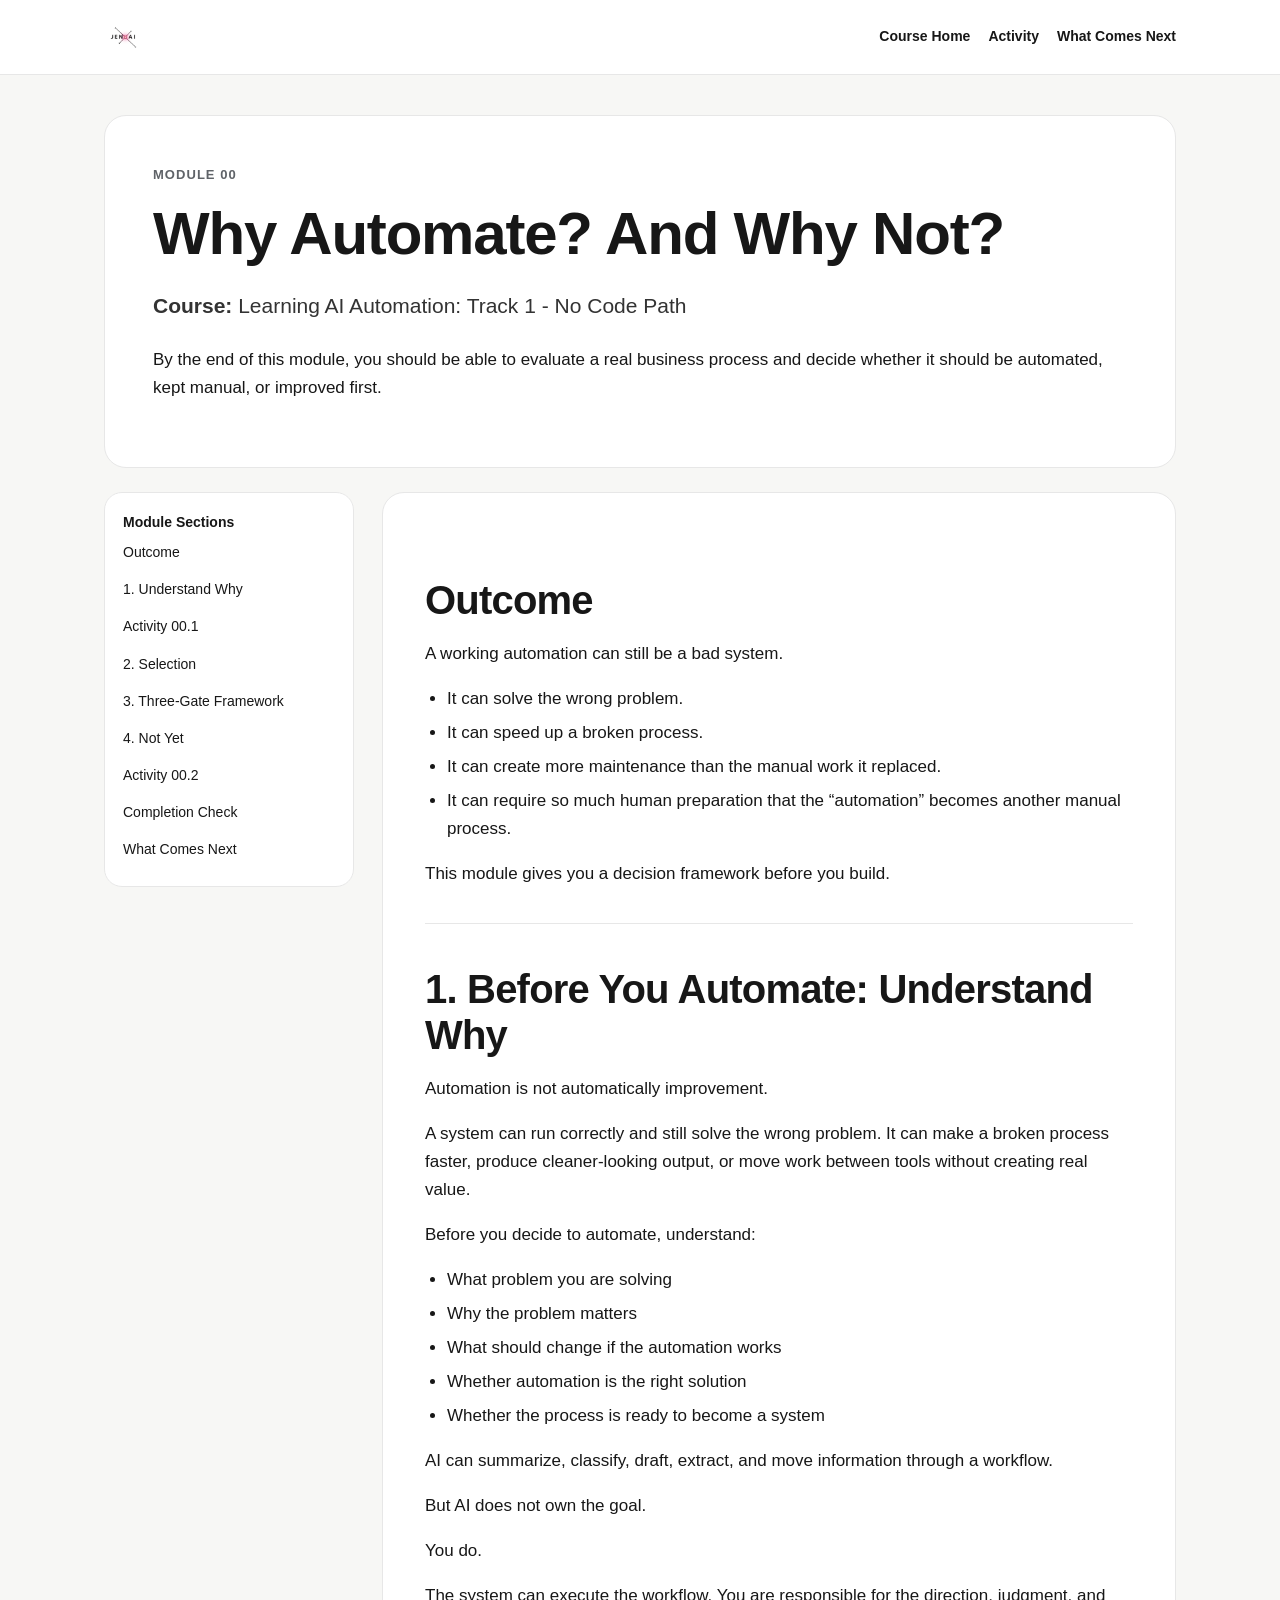
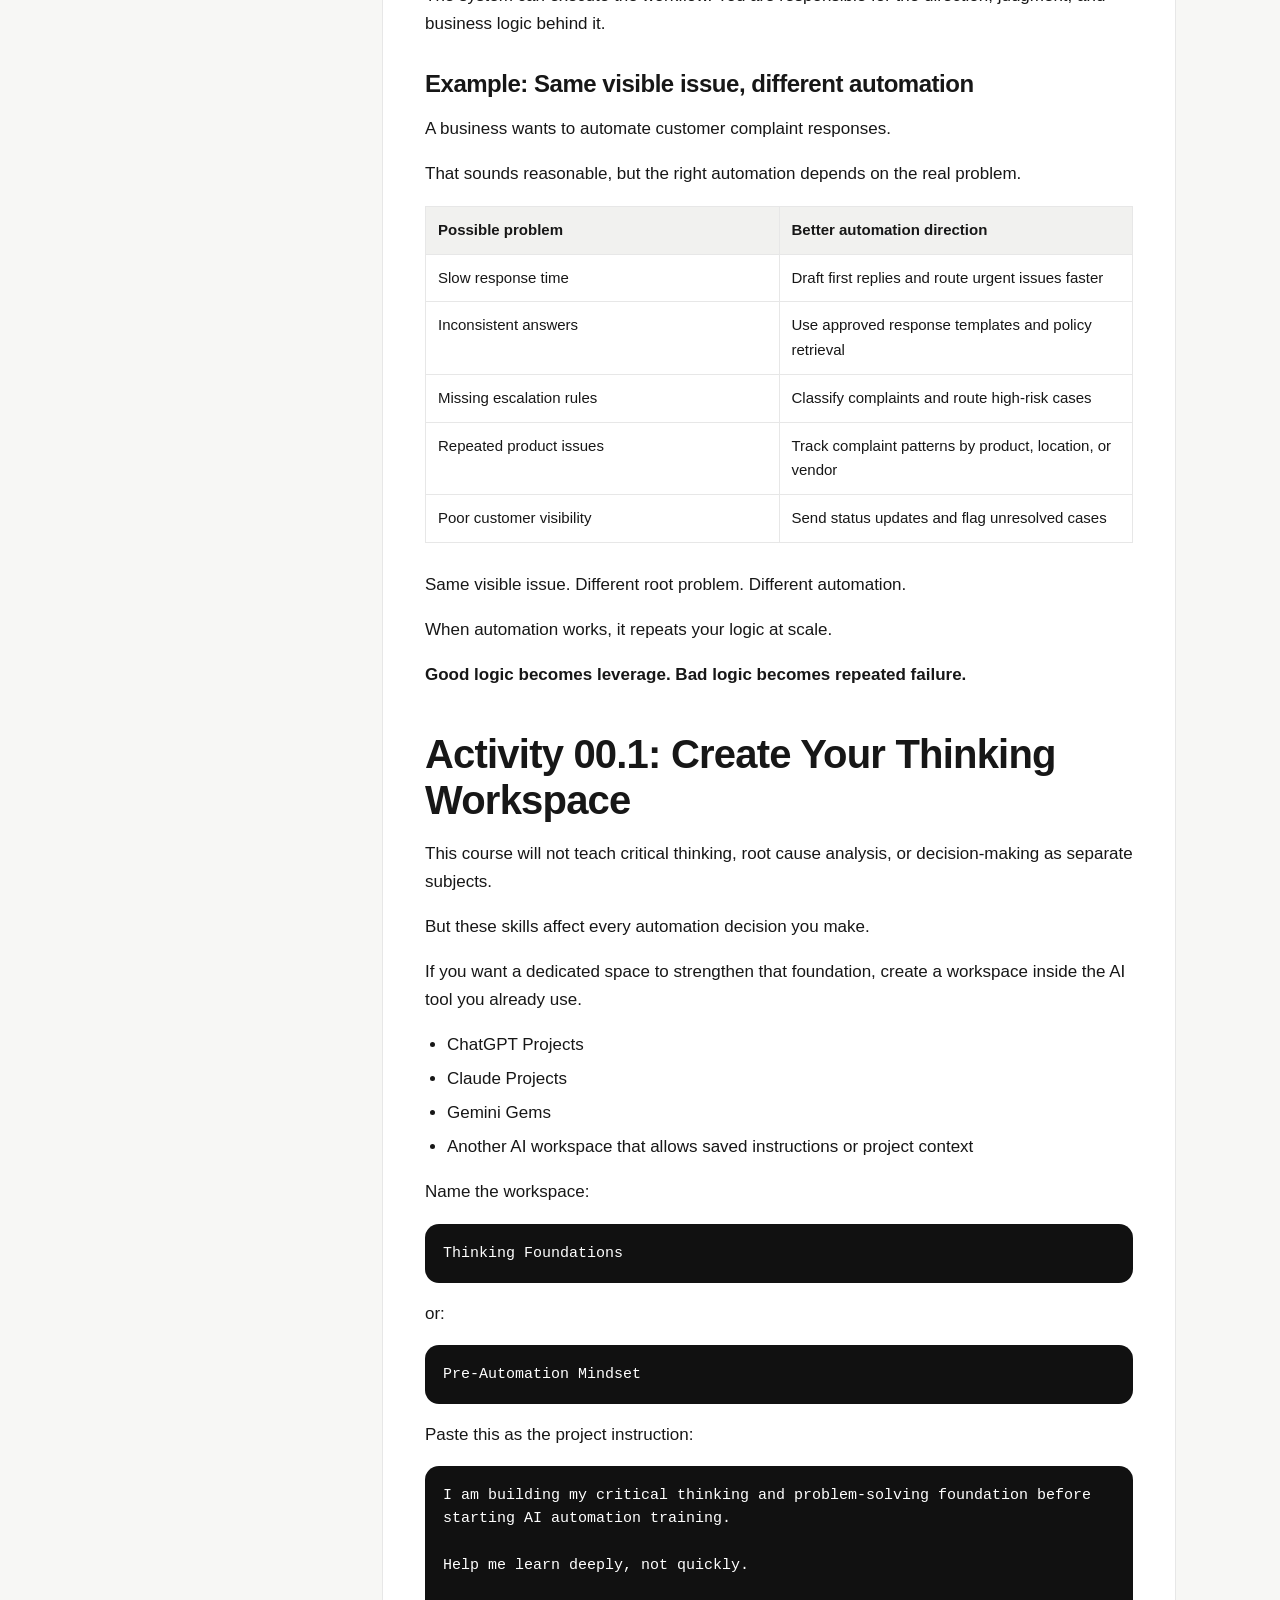
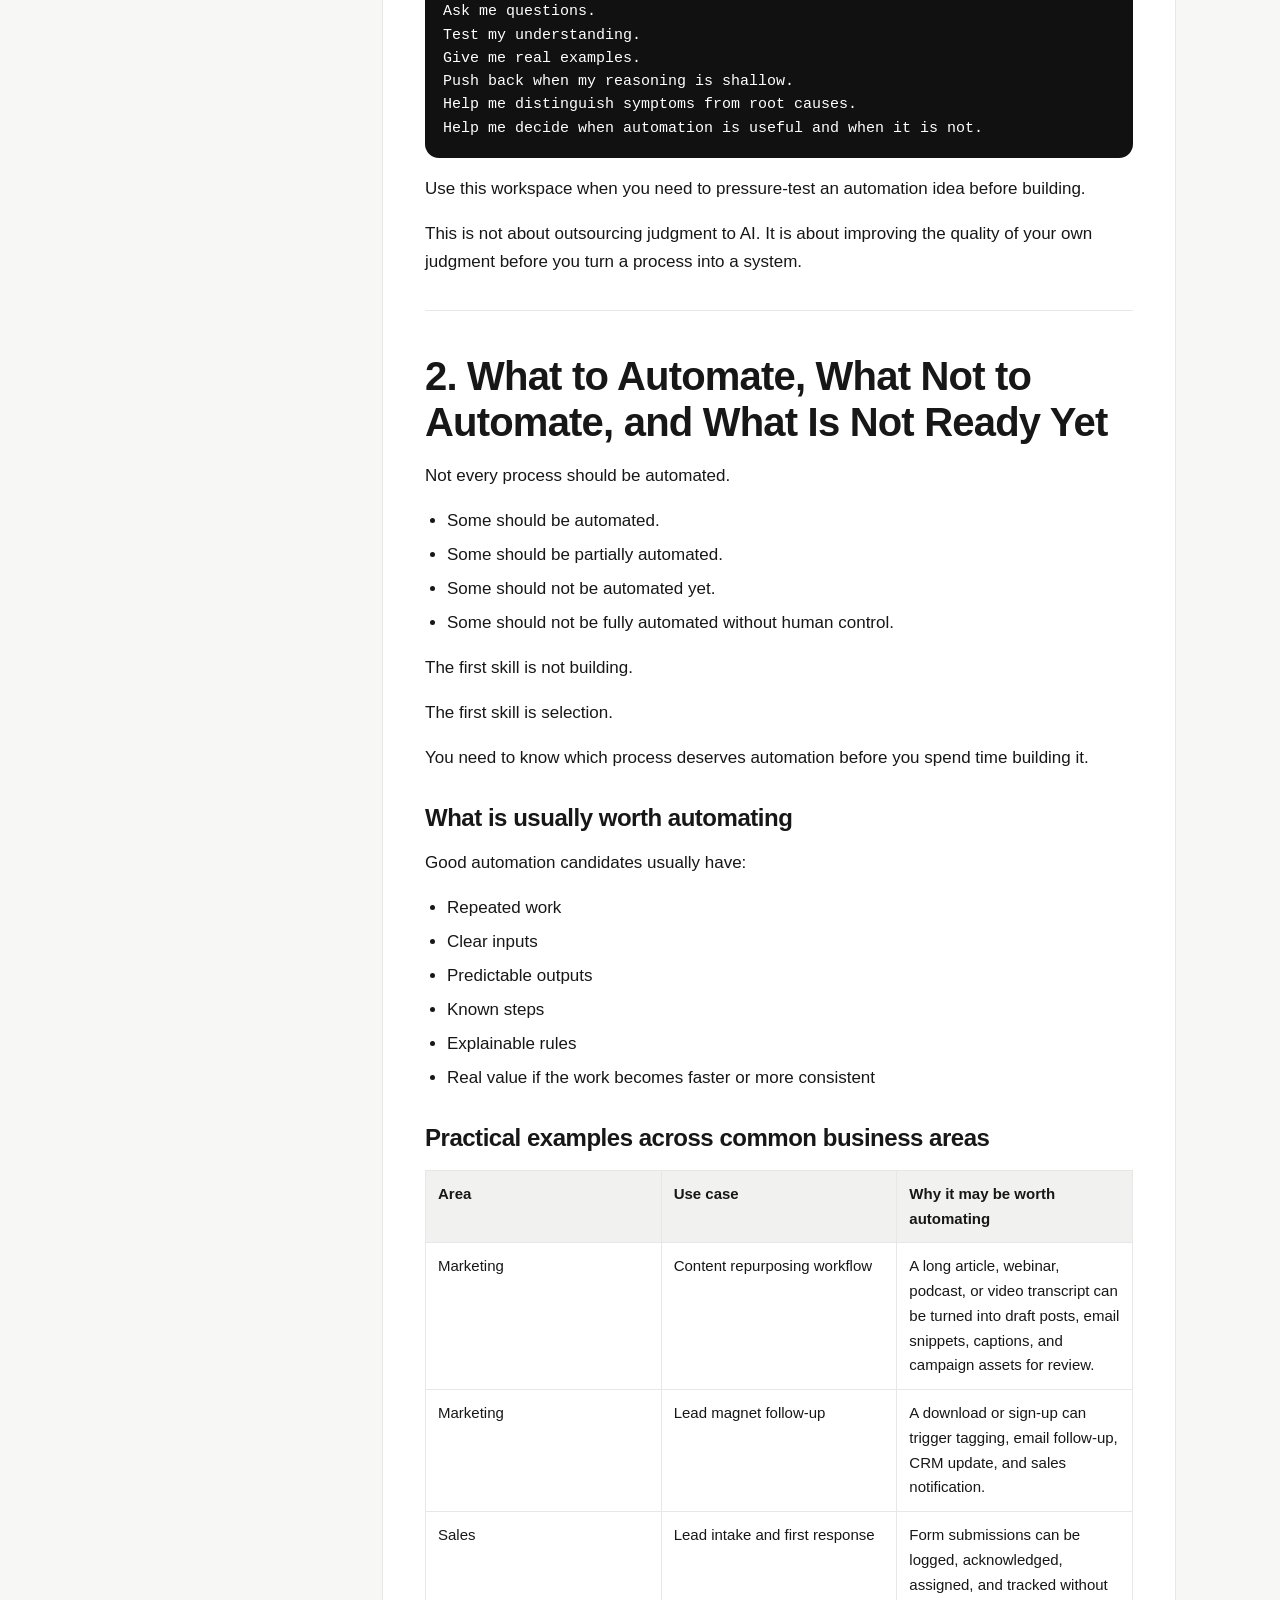
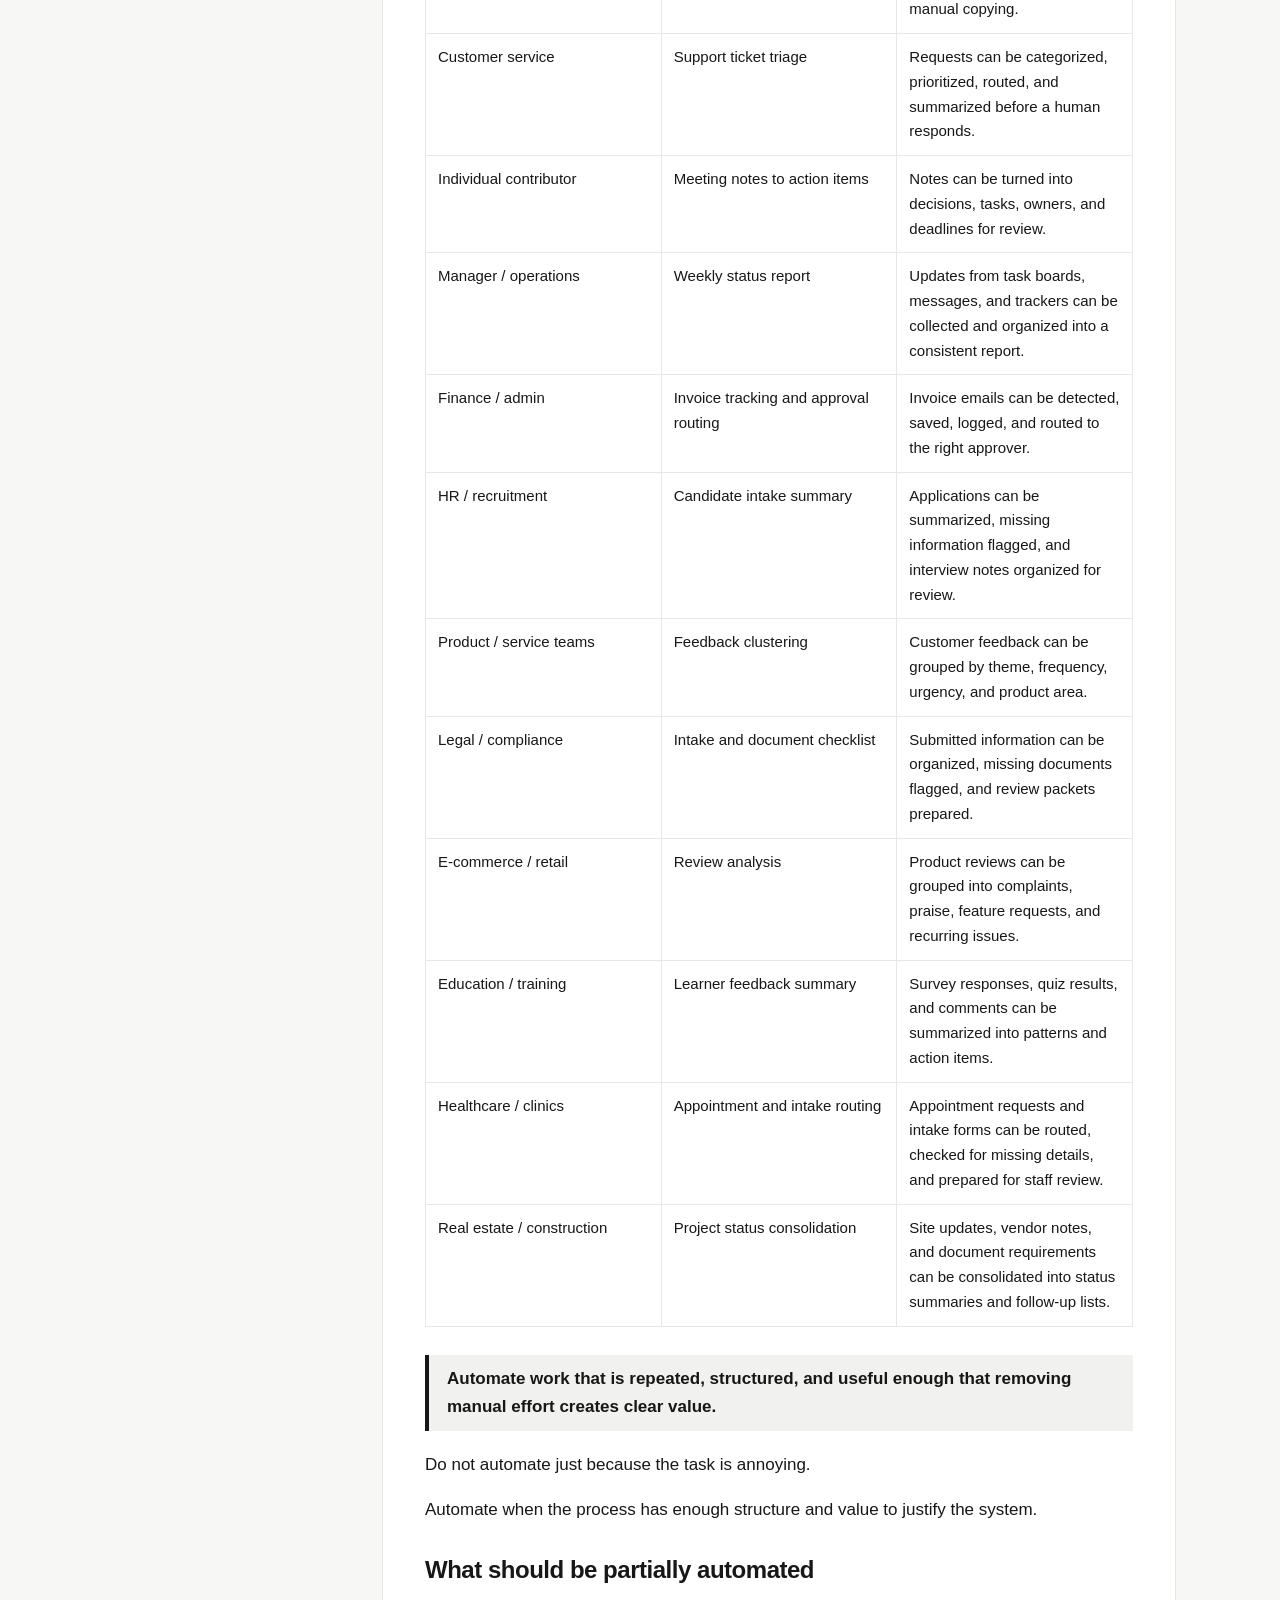
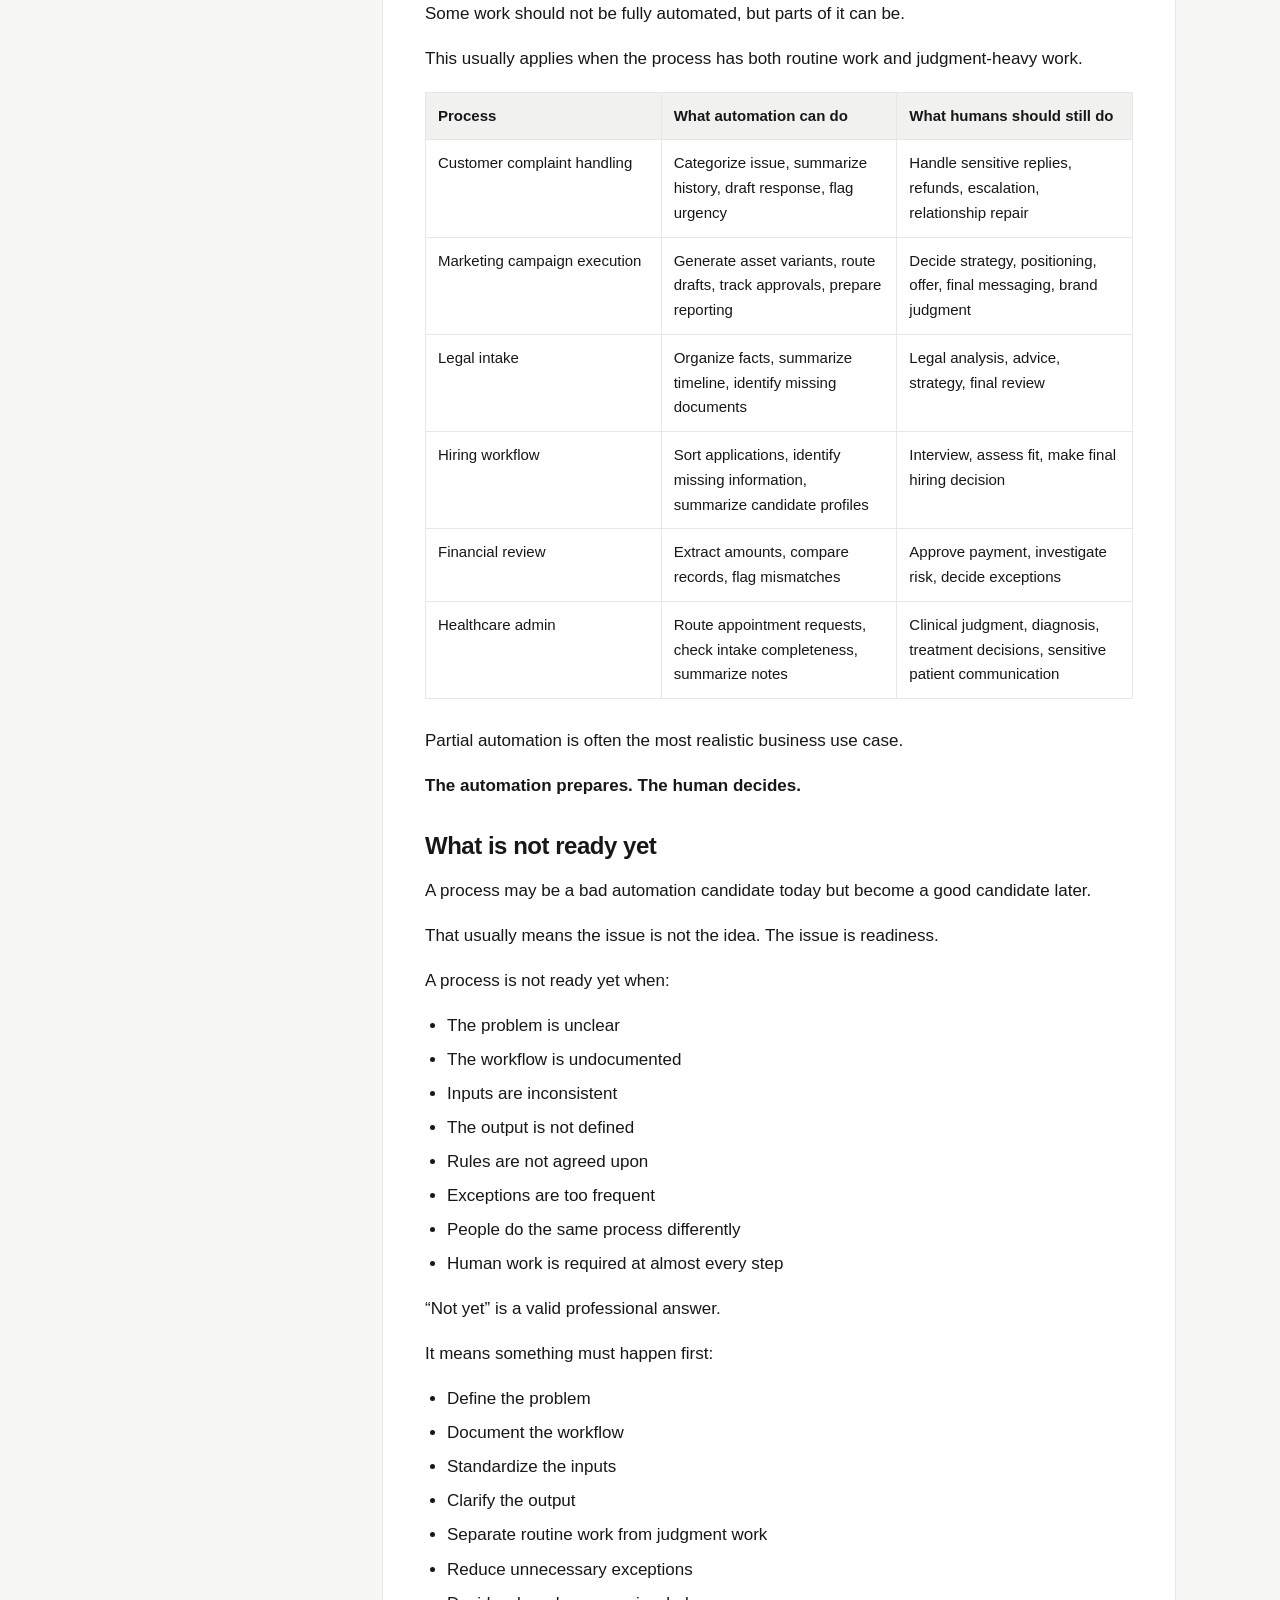
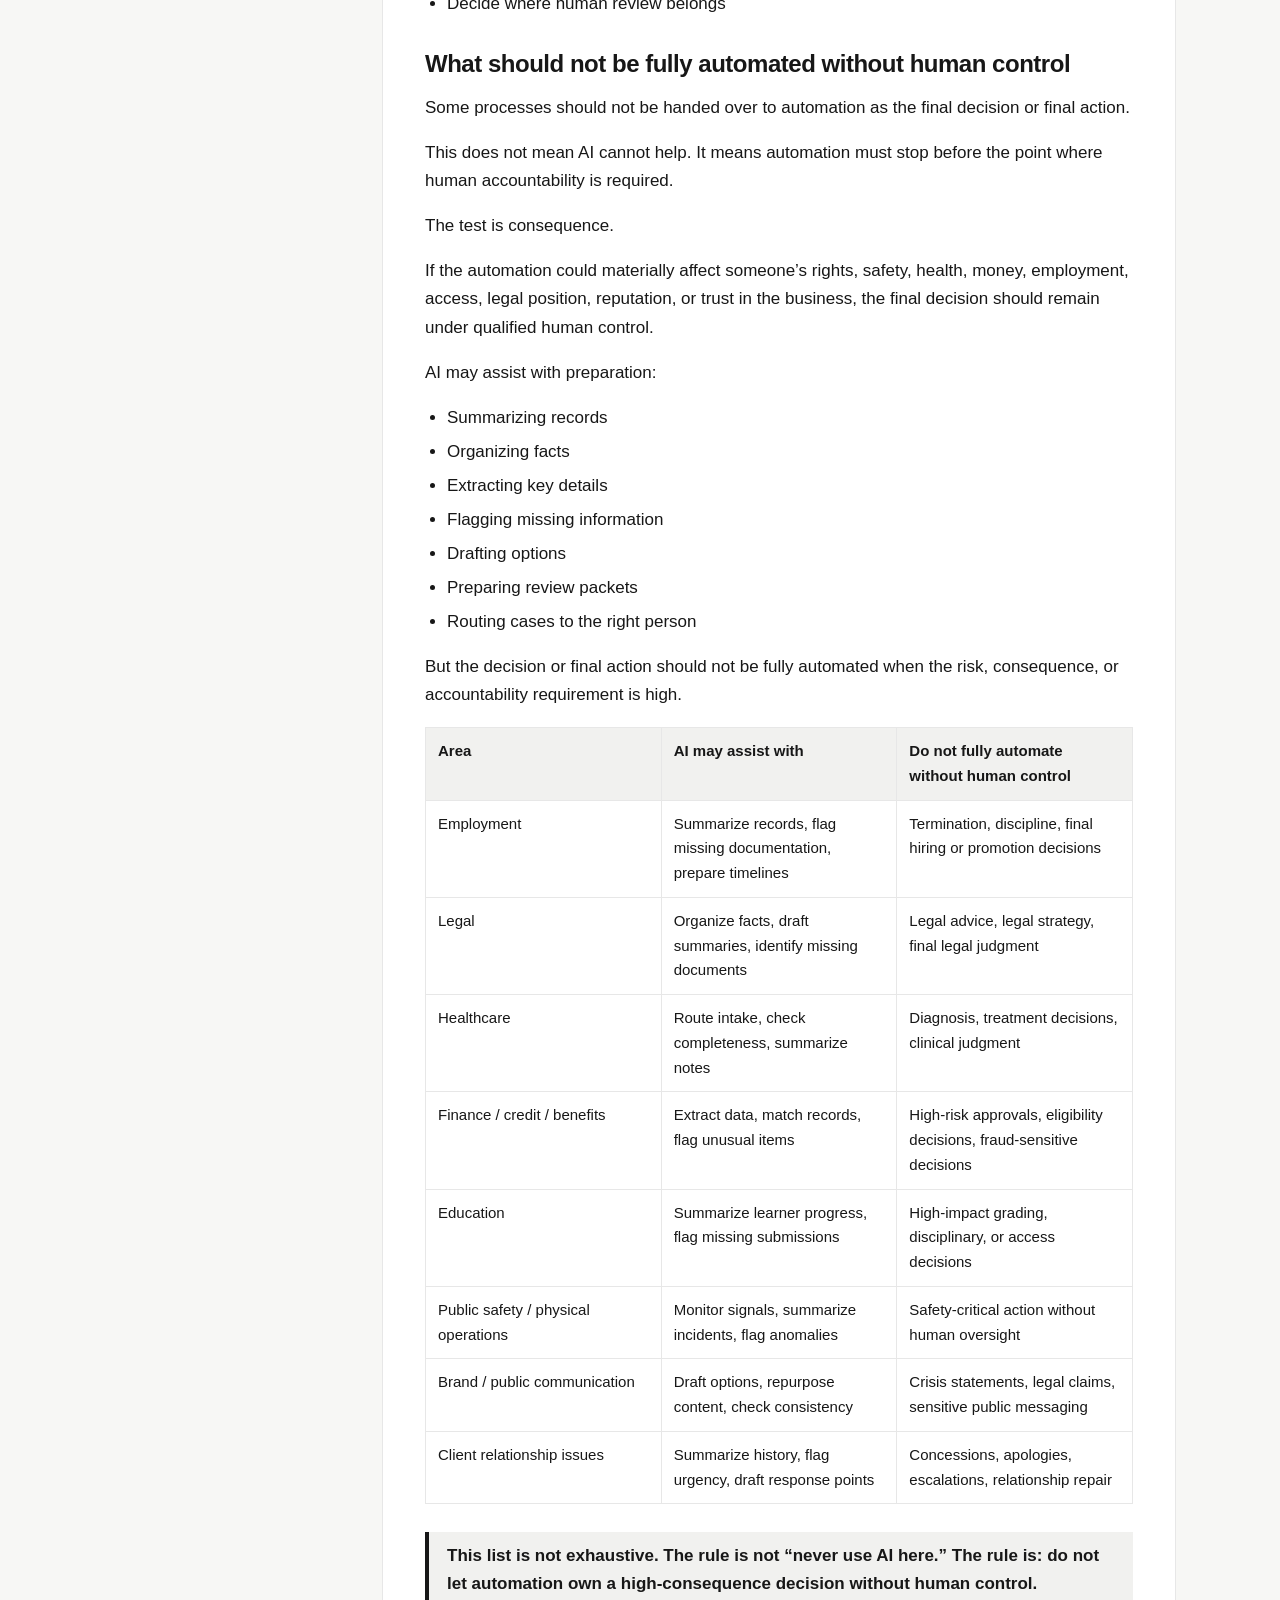
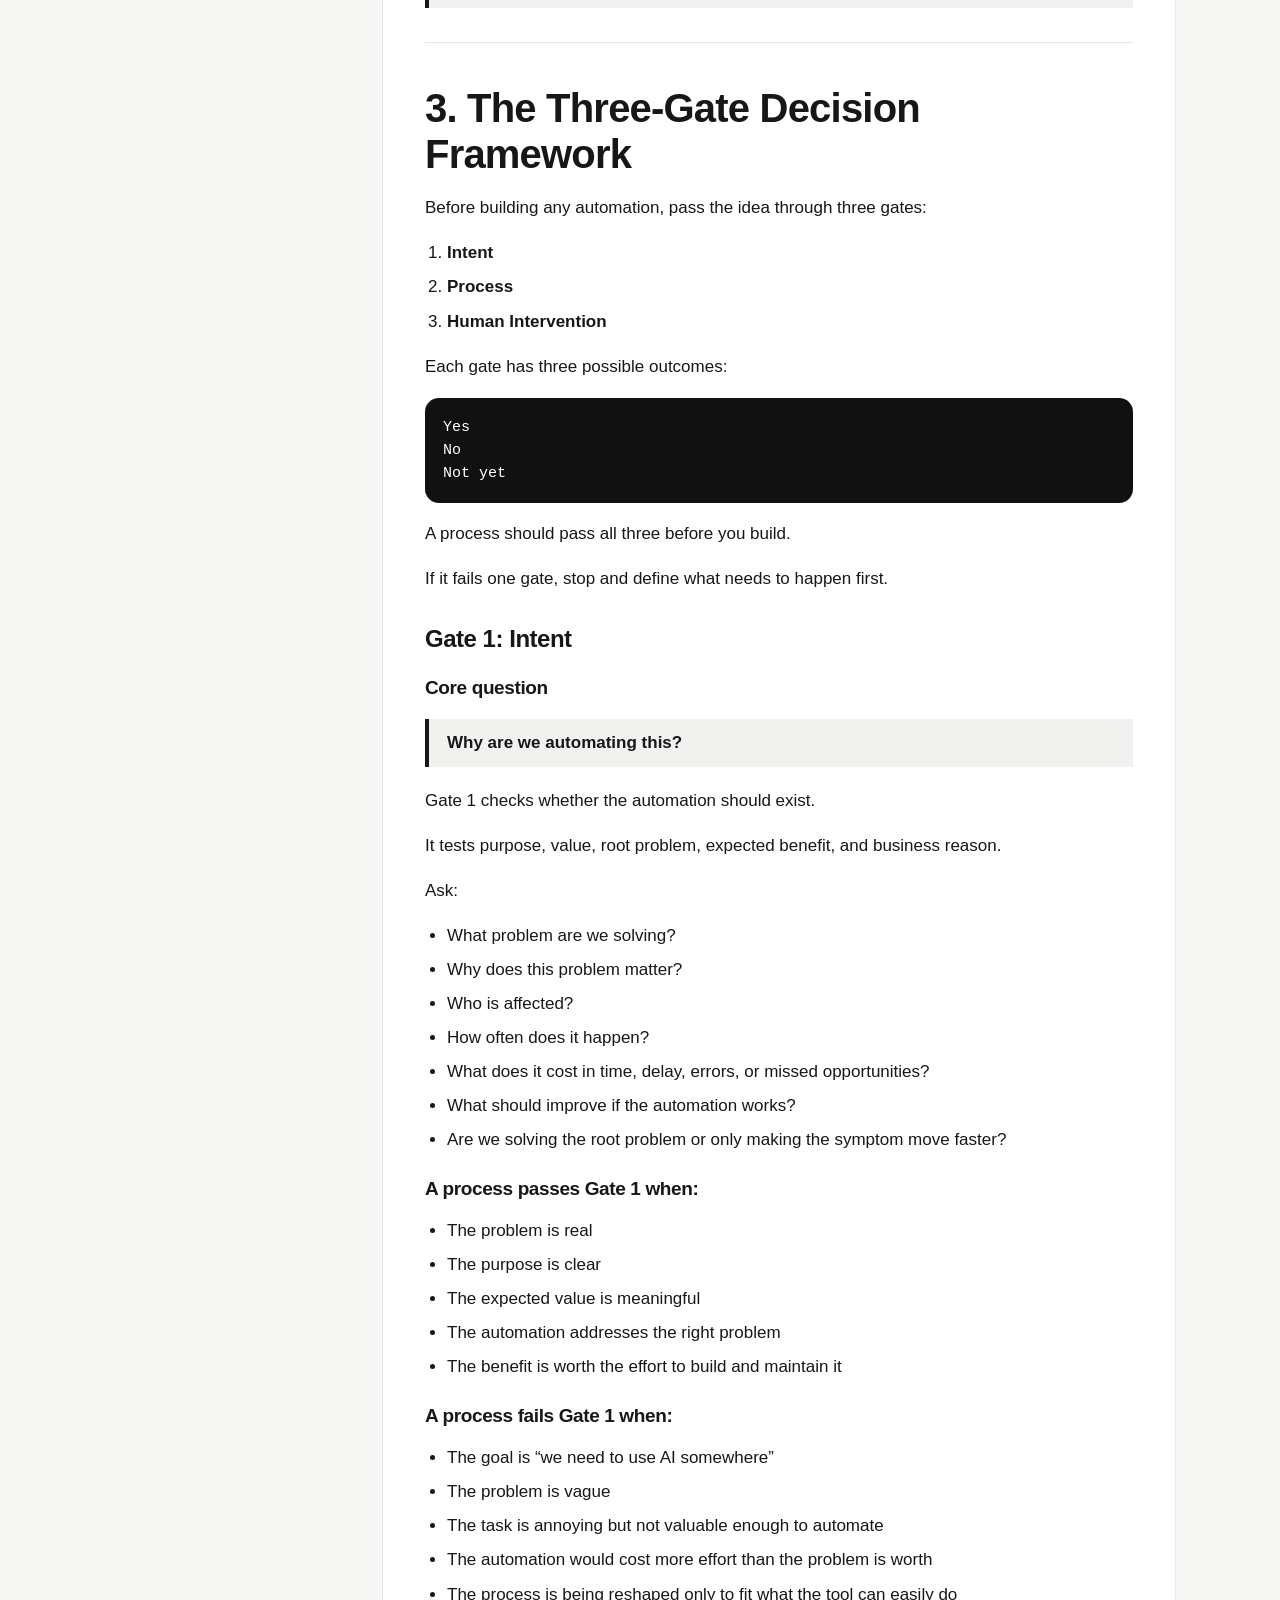
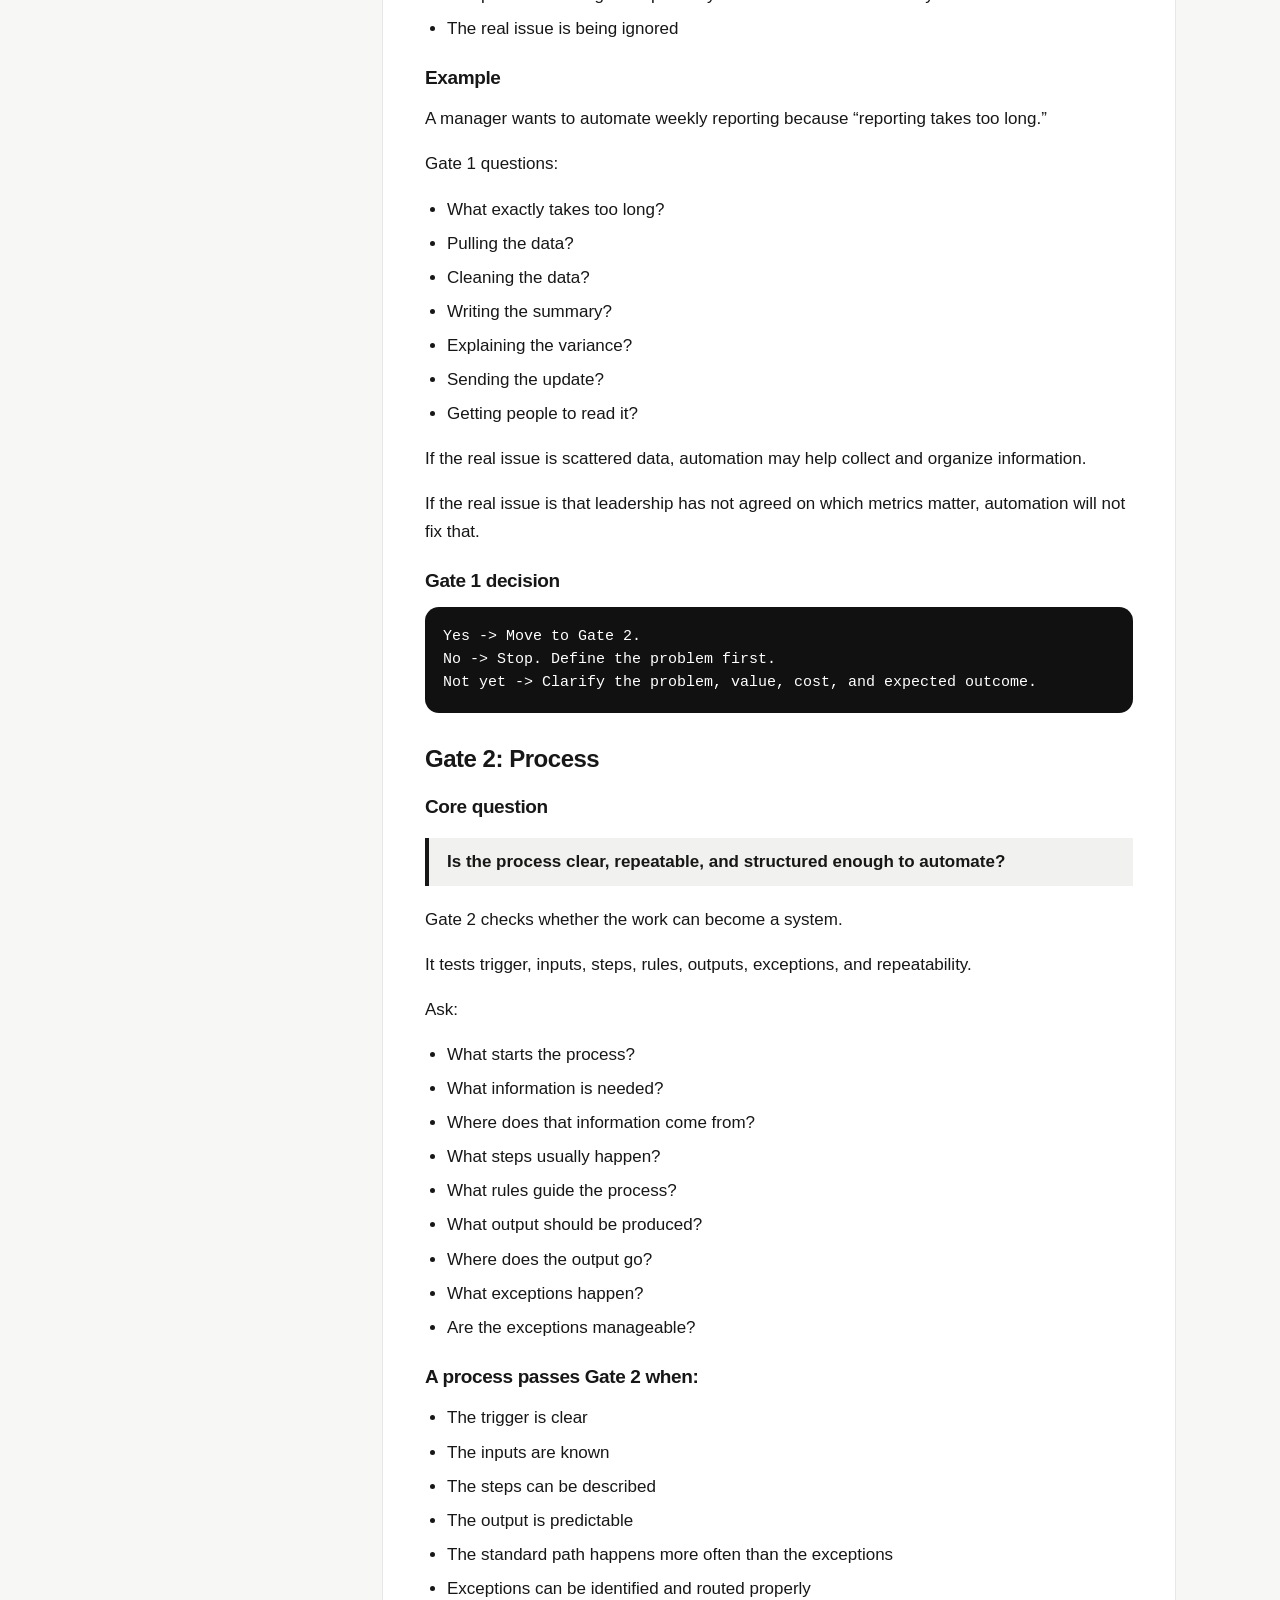
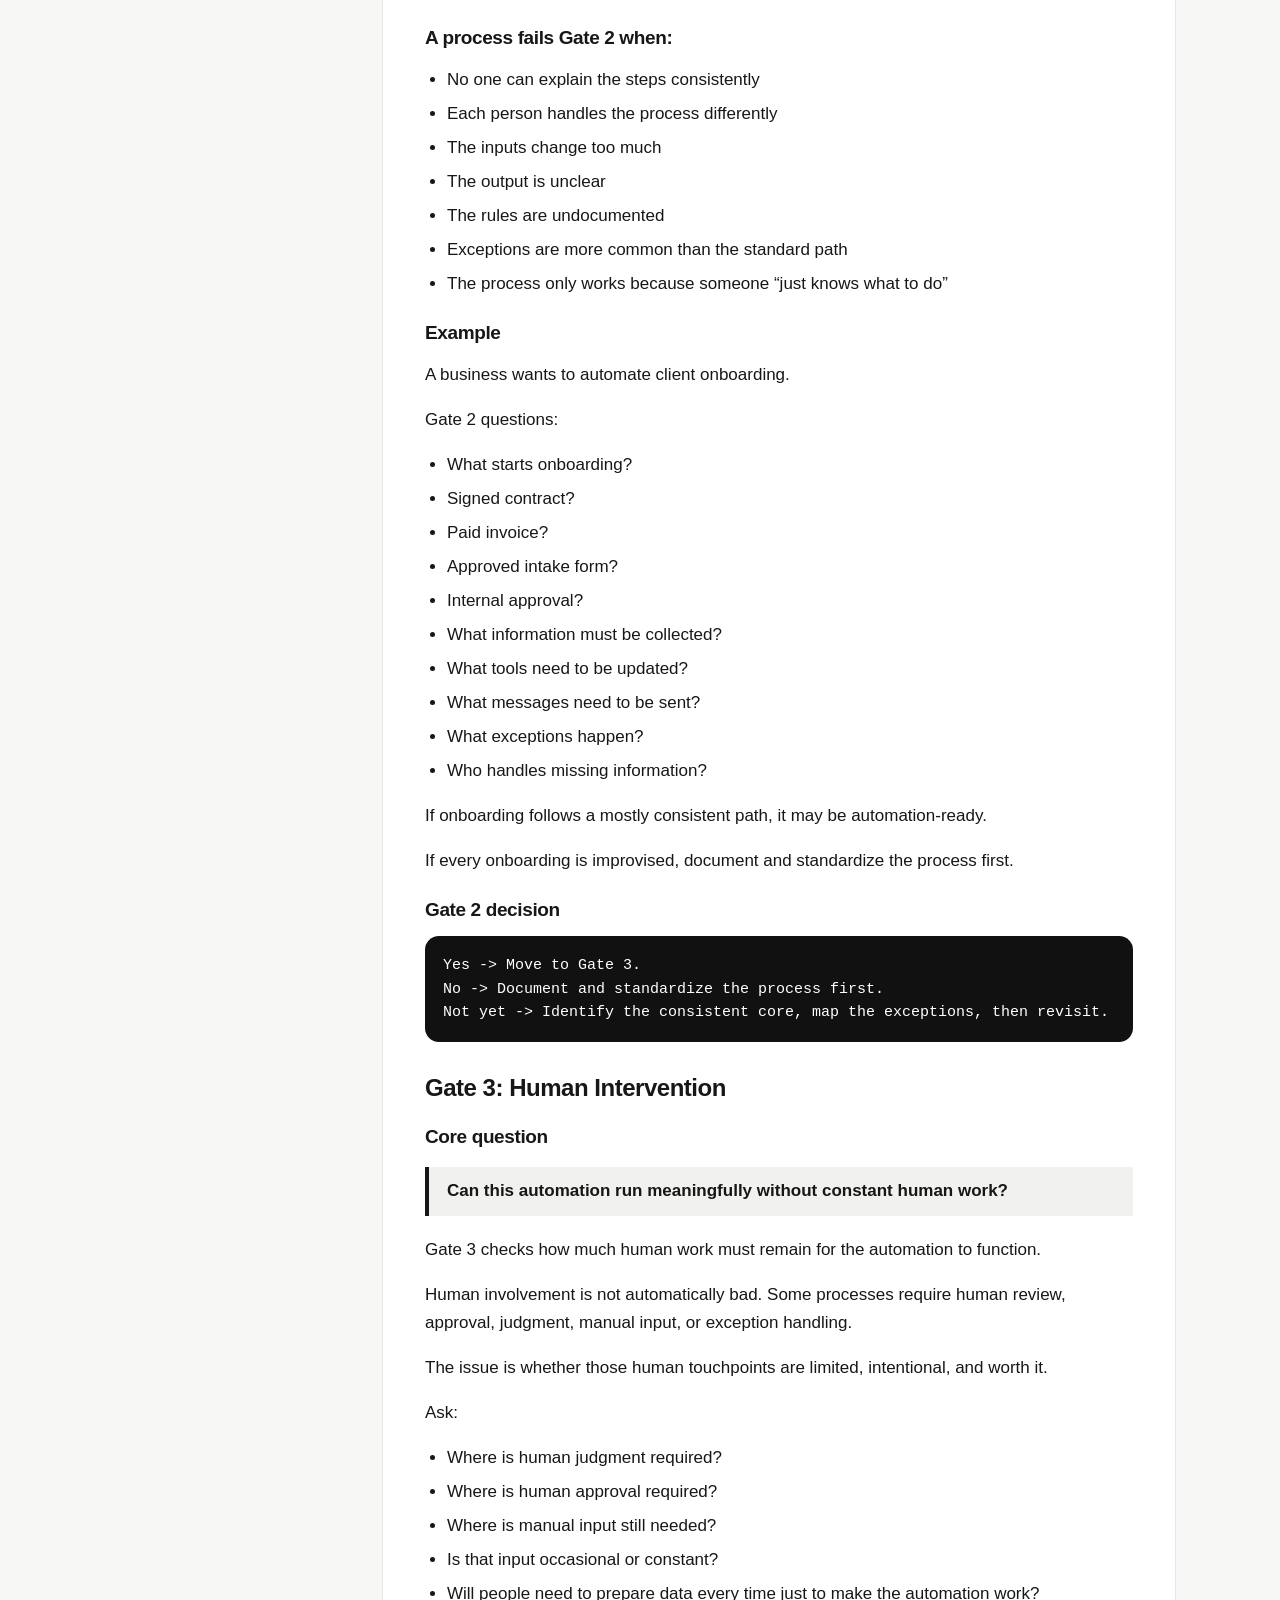
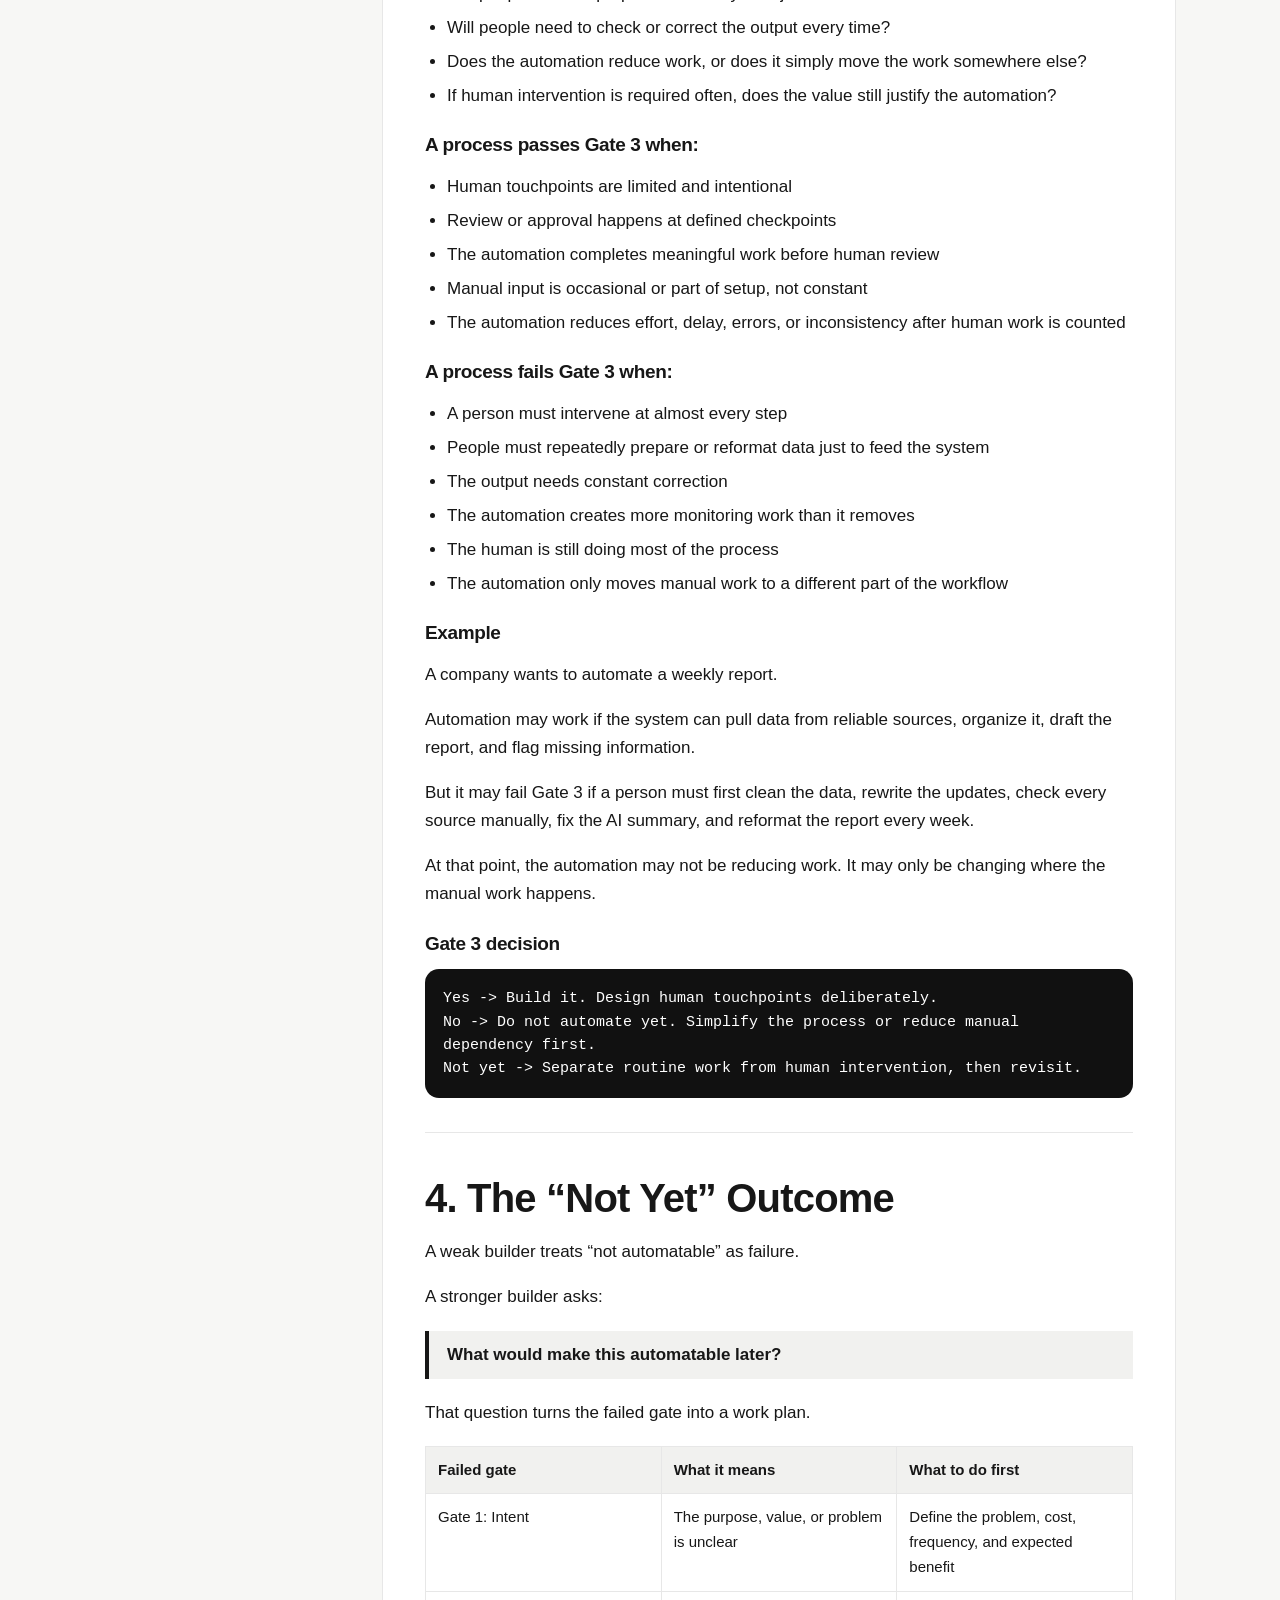
==== module-00.html @ 5ac9d897 "Add files via upload" ====
<!DOCTYPE html>
<html lang="en">
<head>
  <meta charset="UTF-8" />
  <meta name="viewport" content="width=device-width, initial-scale=1.0" />
  <title>Module 00 | Why Automate? And Why Not?</title>
  <meta name="description" content="Module 00: Why Automate? And Why Not? Learn how to decide what should and should not be automated." />
  <link rel="stylesheet" href="assets/style.css" />
</head>
<body>
<header>
  <div class="header-inner">
    <a href="index.html"><img class="logo" src="assets/jenx-logo.png" alt="JENX.AI logo" /></a>
    <nav class="nav">
      <a href="index.html">Course Home</a>
      <a href="#activity">Activity</a>
      <a href="#next">What Comes Next</a>
    </nav>
  </div>
</header>

<main>
  <section class="hero">
    <div class="eyebrow">Module 00</div>
    <h1>Why Automate? And Why Not?</h1>
    <p class="subtitle"><strong>Course:</strong> Learning AI Automation: Track 1 - No Code Path</p>
    <p>By the end of this module, you should be able to evaluate a real business process and decide whether it should be automated, kept manual, or improved first.</p>
  </section>

  <div class="module-layout">
    <aside class="sidebar">
      <strong>Module Sections</strong>
      <a href="#outcome">Outcome</a>
      <a href="#understand-why">1. Understand Why</a>
      <a href="#thinking-workspace">Activity 00.1</a>
      <a href="#selection">2. Selection</a>
      <a href="#three-gates">3. Three-Gate Framework</a>
      <a href="#not-yet">4. Not Yet</a>
      <a href="#activity">Activity 00.2</a>
      <a href="#completion">Completion Check</a>
      <a href="#next">What Comes Next</a>
    </aside>

    <article class="module-content">
      <section id="outcome">
        <h2>Outcome</h2>
        <p>A working automation can still be a bad system.</p>
        <ul>
          <li>It can solve the wrong problem.</li>
          <li>It can speed up a broken process.</li>
          <li>It can create more maintenance than the manual work it replaced.</li>
          <li>It can require so much human preparation that the “automation” becomes another manual process.</li>
        </ul>
        <p>This module gives you a decision framework before you build.</p>
      </section>

      <hr />

      <section id="understand-why">
        <h2>1. Before You Automate: Understand Why</h2>
        <p>Automation is not automatically improvement.</p>
        <p>A system can run correctly and still solve the wrong problem. It can make a broken process faster, produce cleaner-looking output, or move work between tools without creating real value.</p>
        <p>Before you decide to automate, understand:</p>
        <ul>
          <li>What problem you are solving</li>
          <li>Why the problem matters</li>
          <li>What should change if the automation works</li>
          <li>Whether automation is the right solution</li>
          <li>Whether the process is ready to become a system</li>
        </ul>
        <p>AI can summarize, classify, draft, extract, and move information through a workflow.</p>
        <p>But AI does not own the goal.</p>
        <p>You do.</p>
        <p>The system can execute the workflow. You are responsible for the direction, judgment, and business logic behind it.</p>

        <h3>Example: Same visible issue, different automation</h3>
        <p>A business wants to automate customer complaint responses.</p>
        <p>That sounds reasonable, but the right automation depends on the real problem.</p>
        <table>
          <thead><tr><th>Possible problem</th><th>Better automation direction</th></tr></thead>
          <tbody>
            <tr><td>Slow response time</td><td>Draft first replies and route urgent issues faster</td></tr>
            <tr><td>Inconsistent answers</td><td>Use approved response templates and policy retrieval</td></tr>
            <tr><td>Missing escalation rules</td><td>Classify complaints and route high-risk cases</td></tr>
            <tr><td>Repeated product issues</td><td>Track complaint patterns by product, location, or vendor</td></tr>
            <tr><td>Poor customer visibility</td><td>Send status updates and flag unresolved cases</td></tr>
          </tbody>
        </table>
        <p>Same visible issue. Different root problem. Different automation.</p>
        <p>When automation works, it repeats your logic at scale.</p>
        <p><strong>Good logic becomes leverage. Bad logic becomes repeated failure.</strong></p>
      </section>

      <section id="thinking-workspace">
        <h2>Activity 00.1: Create Your Thinking Workspace</h2>
        <p>This course will not teach critical thinking, root cause analysis, or decision-making as separate subjects.</p>
        <p>But these skills affect every automation decision you make.</p>
        <p>If you want a dedicated space to strengthen that foundation, create a workspace inside the AI tool you already use.</p>
        <ul>
          <li>ChatGPT Projects</li>
          <li>Claude Projects</li>
          <li>Gemini Gems</li>
          <li>Another AI workspace that allows saved instructions or project context</li>
        </ul>
        <p>Name the workspace:</p>
        <pre>Thinking Foundations</pre>
        <p>or:</p>
        <pre>Pre-Automation Mindset</pre>
        <p>Paste this as the project instruction:</p>
        <pre>I am building my critical thinking and problem-solving foundation before starting AI automation training.

Help me learn deeply, not quickly.

Ask me questions.
Test my understanding.
Give me real examples.
Push back when my reasoning is shallow.
Help me distinguish symptoms from root causes.
Help me decide when automation is useful and when it is not.</pre>
        <p>Use this workspace when you need to pressure-test an automation idea before building.</p>
        <p>This is not about outsourcing judgment to AI. It is about improving the quality of your own judgment before you turn a process into a system.</p>
      </section>

      <hr />

      <section id="selection">
        <h2>2. What to Automate, What Not to Automate, and What Is Not Ready Yet</h2>
        <p>Not every process should be automated.</p>
        <ul>
          <li>Some should be automated.</li>
          <li>Some should be partially automated.</li>
          <li>Some should not be automated yet.</li>
          <li>Some should not be fully automated without human control.</li>
        </ul>
        <p>The first skill is not building.</p>
        <p>The first skill is selection.</p>
        <p>You need to know which process deserves automation before you spend time building it.</p>

        <h3>What is usually worth automating</h3>
        <p>Good automation candidates usually have:</p>
        <ul>
          <li>Repeated work</li>
          <li>Clear inputs</li>
          <li>Predictable outputs</li>
          <li>Known steps</li>
          <li>Explainable rules</li>
          <li>Real value if the work becomes faster or more consistent</li>
        </ul>

        <h3>Practical examples across common business areas</h3>
        <table>
          <thead><tr><th>Area</th><th>Use case</th><th>Why it may be worth automating</th></tr></thead>
          <tbody>
            <tr><td>Marketing</td><td>Content repurposing workflow</td><td>A long article, webinar, podcast, or video transcript can be turned into draft posts, email snippets, captions, and campaign assets for review.</td></tr>
            <tr><td>Marketing</td><td>Lead magnet follow-up</td><td>A download or sign-up can trigger tagging, email follow-up, CRM update, and sales notification.</td></tr>
            <tr><td>Sales</td><td>Lead intake and first response</td><td>Form submissions can be logged, acknowledged, assigned, and tracked without manual copying.</td></tr>
            <tr><td>Customer service</td><td>Support ticket triage</td><td>Requests can be categorized, prioritized, routed, and summarized before a human responds.</td></tr>
            <tr><td>Individual contributor</td><td>Meeting notes to action items</td><td>Notes can be turned into decisions, tasks, owners, and deadlines for review.</td></tr>
            <tr><td>Manager / operations</td><td>Weekly status report</td><td>Updates from task boards, messages, and trackers can be collected and organized into a consistent report.</td></tr>
            <tr><td>Finance / admin</td><td>Invoice tracking and approval routing</td><td>Invoice emails can be detected, saved, logged, and routed to the right approver.</td></tr>
            <tr><td>HR / recruitment</td><td>Candidate intake summary</td><td>Applications can be summarized, missing information flagged, and interview notes organized for review.</td></tr>
            <tr><td>Product / service teams</td><td>Feedback clustering</td><td>Customer feedback can be grouped by theme, frequency, urgency, and product area.</td></tr>
            <tr><td>Legal / compliance</td><td>Intake and document checklist</td><td>Submitted information can be organized, missing documents flagged, and review packets prepared.</td></tr>
            <tr><td>E-commerce / retail</td><td>Review analysis</td><td>Product reviews can be grouped into complaints, praise, feature requests, and recurring issues.</td></tr>
            <tr><td>Education / training</td><td>Learner feedback summary</td><td>Survey responses, quiz results, and comments can be summarized into patterns and action items.</td></tr>
            <tr><td>Healthcare / clinics</td><td>Appointment and intake routing</td><td>Appointment requests and intake forms can be routed, checked for missing details, and prepared for staff review.</td></tr>
            <tr><td>Real estate / construction</td><td>Project status consolidation</td><td>Site updates, vendor notes, and document requirements can be consolidated into status summaries and follow-up lists.</td></tr>
          </tbody>
        </table>
        <blockquote>Automate work that is repeated, structured, and useful enough that removing manual effort creates clear value.</blockquote>
        <p>Do not automate just because the task is annoying.</p>
        <p>Automate when the process has enough structure and value to justify the system.</p>

        <h3>What should be partially automated</h3>
        <p>Some work should not be fully automated, but parts of it can be.</p>
        <p>This usually applies when the process has both routine work and judgment-heavy work.</p>
        <table>
          <thead><tr><th>Process</th><th>What automation can do</th><th>What humans should still do</th></tr></thead>
          <tbody>
            <tr><td>Customer complaint handling</td><td>Categorize issue, summarize history, draft response, flag urgency</td><td>Handle sensitive replies, refunds, escalation, relationship repair</td></tr>
            <tr><td>Marketing campaign execution</td><td>Generate asset variants, route drafts, track approvals, prepare reporting</td><td>Decide strategy, positioning, offer, final messaging, brand judgment</td></tr>
            <tr><td>Legal intake</td><td>Organize facts, summarize timeline, identify missing documents</td><td>Legal analysis, advice, strategy, final review</td></tr>
            <tr><td>Hiring workflow</td><td>Sort applications, identify missing information, summarize candidate profiles</td><td>Interview, assess fit, make final hiring decision</td></tr>
            <tr><td>Financial review</td><td>Extract amounts, compare records, flag mismatches</td><td>Approve payment, investigate risk, decide exceptions</td></tr>
            <tr><td>Healthcare admin</td><td>Route appointment requests, check intake completeness, summarize notes</td><td>Clinical judgment, diagnosis, treatment decisions, sensitive patient communication</td></tr>
          </tbody>
        </table>
        <p>Partial automation is often the most realistic business use case.</p>
        <p><strong>The automation prepares. The human decides.</strong></p>

        <h3>What is not ready yet</h3>
        <p>A process may be a bad automation candidate today but become a good candidate later.</p>
        <p>That usually means the issue is not the idea. The issue is readiness.</p>
        <p>A process is not ready yet when:</p>
        <ul>
          <li>The problem is unclear</li>
          <li>The workflow is undocumented</li>
          <li>Inputs are inconsistent</li>
          <li>The output is not defined</li>
          <li>Rules are not agreed upon</li>
          <li>Exceptions are too frequent</li>
          <li>People do the same process differently</li>
          <li>Human work is required at almost every step</li>
        </ul>
        <p>“Not yet” is a valid professional answer.</p>
        <p>It means something must happen first:</p>
        <ul>
          <li>Define the problem</li>
          <li>Document the workflow</li>
          <li>Standardize the inputs</li>
          <li>Clarify the output</li>
          <li>Separate routine work from judgment work</li>
          <li>Reduce unnecessary exceptions</li>
          <li>Decide where human review belongs</li>
        </ul>

        <h3>What should not be fully automated without human control</h3>
        <p>Some processes should not be handed over to automation as the final decision or final action.</p>
        <p>This does not mean AI cannot help. It means automation must stop before the point where human accountability is required.</p>
        <p>The test is consequence.</p>
        <p>If the automation could materially affect someone’s rights, safety, health, money, employment, access, legal position, reputation, or trust in the business, the final decision should remain under qualified human control.</p>
        <p>AI may assist with preparation:</p>
        <ul>
          <li>Summarizing records</li>
          <li>Organizing facts</li>
          <li>Extracting key details</li>
          <li>Flagging missing information</li>
          <li>Drafting options</li>
          <li>Preparing review packets</li>
          <li>Routing cases to the right person</li>
        </ul>
        <p>But the decision or final action should not be fully automated when the risk, consequence, or accountability requirement is high.</p>

        <table>
          <thead><tr><th>Area</th><th>AI may assist with</th><th>Do not fully automate without human control</th></tr></thead>
          <tbody>
            <tr><td>Employment</td><td>Summarize records, flag missing documentation, prepare timelines</td><td>Termination, discipline, final hiring or promotion decisions</td></tr>
            <tr><td>Legal</td><td>Organize facts, draft summaries, identify missing documents</td><td>Legal advice, legal strategy, final legal judgment</td></tr>
            <tr><td>Healthcare</td><td>Route intake, check completeness, summarize notes</td><td>Diagnosis, treatment decisions, clinical judgment</td></tr>
            <tr><td>Finance / credit / benefits</td><td>Extract data, match records, flag unusual items</td><td>High-risk approvals, eligibility decisions, fraud-sensitive decisions</td></tr>
            <tr><td>Education</td><td>Summarize learner progress, flag missing submissions</td><td>High-impact grading, disciplinary, or access decisions</td></tr>
            <tr><td>Public safety / physical operations</td><td>Monitor signals, summarize incidents, flag anomalies</td><td>Safety-critical action without human oversight</td></tr>
            <tr><td>Brand / public communication</td><td>Draft options, repurpose content, check consistency</td><td>Crisis statements, legal claims, sensitive public messaging</td></tr>
            <tr><td>Client relationship issues</td><td>Summarize history, flag urgency, draft response points</td><td>Concessions, apologies, escalations, relationship repair</td></tr>
          </tbody>
        </table>
        <blockquote>This list is not exhaustive. The rule is not “never use AI here.” The rule is: do not let automation own a high-consequence decision without human control.</blockquote>
      </section>

      <hr />

      <section id="three-gates">
        <h2>3. The Three-Gate Decision Framework</h2>
        <p>Before building any automation, pass the idea through three gates:</p>
        <ol>
          <li><strong>Intent</strong></li>
          <li><strong>Process</strong></li>
          <li><strong>Human Intervention</strong></li>
        </ol>
        <p>Each gate has three possible outcomes:</p>
        <pre>Yes
No
Not yet</pre>
        <p>A process should pass all three before you build.</p>
        <p>If it fails one gate, stop and define what needs to happen first.</p>

        <h3>Gate 1: Intent</h3>
        <h4>Core question</h4>
        <blockquote>Why are we automating this?</blockquote>
        <p>Gate 1 checks whether the automation should exist.</p>
        <p>It tests purpose, value, root problem, expected benefit, and business reason.</p>
        <p>Ask:</p>
        <ul>
          <li>What problem are we solving?</li>
          <li>Why does this problem matter?</li>
          <li>Who is affected?</li>
          <li>How often does it happen?</li>
          <li>What does it cost in time, delay, errors, or missed opportunities?</li>
          <li>What should improve if the automation works?</li>
          <li>Are we solving the root problem or only making the symptom move faster?</li>
        </ul>
        <h4>A process passes Gate 1 when:</h4>
        <ul>
          <li>The problem is real</li>
          <li>The purpose is clear</li>
          <li>The expected value is meaningful</li>
          <li>The automation addresses the right problem</li>
          <li>The benefit is worth the effort to build and maintain it</li>
        </ul>
        <h4>A process fails Gate 1 when:</h4>
        <ul>
          <li>The goal is “we need to use AI somewhere”</li>
          <li>The problem is vague</li>
          <li>The task is annoying but not valuable enough to automate</li>
          <li>The automation would cost more effort than the problem is worth</li>
          <li>The process is being reshaped only to fit what the tool can easily do</li>
          <li>The real issue is being ignored</li>
        </ul>
        <h4>Example</h4>
        <p>A manager wants to automate weekly reporting because “reporting takes too long.”</p>
        <p>Gate 1 questions:</p>
        <ul>
          <li>What exactly takes too long?</li>
          <li>Pulling the data?</li>
          <li>Cleaning the data?</li>
          <li>Writing the summary?</li>
          <li>Explaining the variance?</li>
          <li>Sending the update?</li>
          <li>Getting people to read it?</li>
        </ul>
        <p>If the real issue is scattered data, automation may help collect and organize information.</p>
        <p>If the real issue is that leadership has not agreed on which metrics matter, automation will not fix that.</p>
        <h4>Gate 1 decision</h4>
        <pre>Yes -> Move to Gate 2.
No -> Stop. Define the problem first.
Not yet -> Clarify the problem, value, cost, and expected outcome.</pre>

        <h3>Gate 2: Process</h3>
        <h4>Core question</h4>
        <blockquote>Is the process clear, repeatable, and structured enough to automate?</blockquote>
        <p>Gate 2 checks whether the work can become a system.</p>
        <p>It tests trigger, inputs, steps, rules, outputs, exceptions, and repeatability.</p>
        <p>Ask:</p>
        <ul>
          <li>What starts the process?</li>
          <li>What information is needed?</li>
          <li>Where does that information come from?</li>
          <li>What steps usually happen?</li>
          <li>What rules guide the process?</li>
          <li>What output should be produced?</li>
          <li>Where does the output go?</li>
          <li>What exceptions happen?</li>
          <li>Are the exceptions manageable?</li>
        </ul>
        <h4>A process passes Gate 2 when:</h4>
        <ul>
          <li>The trigger is clear</li>
          <li>The inputs are known</li>
          <li>The steps can be described</li>
          <li>The output is predictable</li>
          <li>The standard path happens more often than the exceptions</li>
          <li>Exceptions can be identified and routed properly</li>
        </ul>
        <h4>A process fails Gate 2 when:</h4>
        <ul>
          <li>No one can explain the steps consistently</li>
          <li>Each person handles the process differently</li>
          <li>The inputs change too much</li>
          <li>The output is unclear</li>
          <li>The rules are undocumented</li>
          <li>Exceptions are more common than the standard path</li>
          <li>The process only works because someone “just knows what to do”</li>
        </ul>
        <h4>Example</h4>
        <p>A business wants to automate client onboarding.</p>
        <p>Gate 2 questions:</p>
        <ul>
          <li>What starts onboarding?</li>
          <li>Signed contract?</li>
          <li>Paid invoice?</li>
          <li>Approved intake form?</li>
          <li>Internal approval?</li>
          <li>What information must be collected?</li>
          <li>What tools need to be updated?</li>
          <li>What messages need to be sent?</li>
          <li>What exceptions happen?</li>
          <li>Who handles missing information?</li>
        </ul>
        <p>If onboarding follows a mostly consistent path, it may be automation-ready.</p>
        <p>If every onboarding is improvised, document and standardize the process first.</p>
        <h4>Gate 2 decision</h4>
        <pre>Yes -> Move to Gate 3.
No -> Document and standardize the process first.
Not yet -> Identify the consistent core, map the exceptions, then revisit.</pre>

        <h3>Gate 3: Human Intervention</h3>
        <h4>Core question</h4>
        <blockquote>Can this automation run meaningfully without constant human work?</blockquote>
        <p>Gate 3 checks how much human work must remain for the automation to function.</p>
        <p>Human involvement is not automatically bad. Some processes require human review, approval, judgment, manual input, or exception handling.</p>
        <p>The issue is whether those human touchpoints are limited, intentional, and worth it.</p>
        <p>Ask:</p>
        <ul>
          <li>Where is human judgment required?</li>
          <li>Where is human approval required?</li>
          <li>Where is manual input still needed?</li>
          <li>Is that input occasional or constant?</li>
          <li>Will people need to prepare data every time just to make the automation work?</li>
          <li>Will people need to check or correct the output every time?</li>
          <li>Does the automation reduce work, or does it simply move the work somewhere else?</li>
          <li>If human intervention is required often, does the value still justify the automation?</li>
        </ul>
        <h4>A process passes Gate 3 when:</h4>
        <ul>
          <li>Human touchpoints are limited and intentional</li>
          <li>Review or approval happens at defined checkpoints</li>
          <li>The automation completes meaningful work before human review</li>
          <li>Manual input is occasional or part of setup, not constant</li>
          <li>The automation reduces effort, delay, errors, or inconsistency after human work is counted</li>
        </ul>
        <h4>A process fails Gate 3 when:</h4>
        <ul>
          <li>A person must intervene at almost every step</li>
          <li>People must repeatedly prepare or reformat data just to feed the system</li>
          <li>The output needs constant correction</li>
          <li>The automation creates more monitoring work than it removes</li>
          <li>The human is still doing most of the process</li>
          <li>The automation only moves manual work to a different part of the workflow</li>
        </ul>
        <h4>Example</h4>
        <p>A company wants to automate a weekly report.</p>
        <p>Automation may work if the system can pull data from reliable sources, organize it, draft the report, and flag missing information.</p>
        <p>But it may fail Gate 3 if a person must first clean the data, rewrite the updates, check every source manually, fix the AI summary, and reformat the report every week.</p>
        <p>At that point, the automation may not be reducing work. It may only be changing where the manual work happens.</p>
        <h4>Gate 3 decision</h4>
        <pre>Yes -> Build it. Design human touchpoints deliberately.
No -> Do not automate yet. Simplify the process or reduce manual dependency first.
Not yet -> Separate routine work from human intervention, then revisit.</pre>
      </section>

      <hr />

      <section id="not-yet">
        <h2>4. The “Not Yet” Outcome</h2>
        <p>A weak builder treats “not automatable” as failure.</p>
        <p>A stronger builder asks:</p>
        <blockquote>What would make this automatable later?</blockquote>
        <p>That question turns the failed gate into a work plan.</p>
        <table>
          <thead><tr><th>Failed gate</th><th>What it means</th><th>What to do first</th></tr></thead>
          <tbody>
            <tr><td>Gate 1: Intent</td><td>The purpose, value, or problem is unclear</td><td>Define the problem, cost, frequency, and expected benefit</td></tr>
            <tr><td>Gate 2: Process</td><td>The workflow is not clear or repeatable enough</td><td>Map the process, standardize inputs, define outputs, document rules</td></tr>
            <tr><td>Gate 3: Human Intervention</td><td>Too much human work is still required</td><td>Identify judgment points, reduce manual prep, simplify the workflow, define checkpoints</td></tr>
          </tbody>
        </table>
        <p>“Not yet” is not a delay tactic. It is how you avoid building fragile systems.</p>
      </section>

      <hr />

      <section id="activity">
        <h2>Activity 00.2: Evaluate a Real Process</h2>
        <p>Choose one real process from work, operations, sales, marketing, admin, customer service, finance, HR, or personal productivity.</p>
        <p>Examples:</p>
        <ul>
          <li>Summarizing meeting notes</li>
          <li>Preparing weekly reports</li>
          <li>Responding to common customer inquiries</li>
          <li>Organizing invoices</li>
          <li>Updating a tracker from emails</li>
          <li>Preparing client intake summaries</li>
          <li>Creating follow-up messages</li>
          <li>Routing requests to the right person</li>
          <li>Monitoring missing documents</li>
          <li>Consolidating project updates</li>
          <li>Repurposing marketing content</li>
          <li>Following up with leads after a download or inquiry</li>
          <li>Summarizing campaign performance</li>
          <li>Grouping customer feedback by theme</li>
          <li>Routing support tickets by urgency</li>
        </ul>

        <h3>Process selected</h3>
        <pre>What process are you evaluating?</pre>

        <h3>Gate 1: Intent</h3>
        <pre>Why are you considering automation?

What problem does this process create today?

How often does it happen?

How much time, delay, error, or frustration does it create?

Who is affected?

What should improve if this automation works?

Is this solving a root problem or only a symptom?

Decision: Yes / No / Not yet</pre>

        <h3>Gate 2: Process</h3>
        <pre>What triggers the process?

What inputs are needed?

Where do those inputs come from?

What steps usually happen?

What rules guide the process?

What output should be produced?

Where does the output go?

What exceptions happen?

Are the exceptions manageable?

Decision: Yes / No / Not yet</pre>

        <h3>Gate 3: Human Intervention</h3>
        <pre>Where is human judgment required?

Where is human approval required?

Where is manual input still needed?

Is that human input occasional or constant?

Will someone need to prepare data every time just so the automation can run?

Will someone need to check or correct the output every time?

After counting the human work, does the automation still reduce effort, delay, or errors?

Decision: Yes / No / Not yet</pre>

        <h3>Final decision</h3>
        <pre>Automate now / Keep manual / Not yet</pre>

        <h3>If the answer is “not yet”</h3>
        <pre>What needs to happen first?

Clarify intent?
Define the problem?
Document the process?
Standardize inputs?
Clarify the output?
Map exceptions?
Create decision rules?
Reduce human intervention?
Add intentional review points?</pre>
      </section>

      <hr />

      <section id="completion">
        <h2>5. Module 00 Completion Check</h2>
        <p>You are ready to move on when you can explain:</p>
        <ul>
          <li>Why automation does not automatically improve a process</li>
          <li>Why intent matters before building</li>
          <li>What makes a process worth automating</li>
          <li>What makes a process clear and repeatable enough to automate</li>
          <li>Why human intervention must be counted honestly</li>
          <li>Why “not yet” is a valid automation decision</li>
          <li>How to apply the Three-Gate Decision Framework to a real process</li>
        </ul>
        <p>You do not need to know Make.com yet.</p>
        <p>You do not need to know APIs yet.</p>
        <p>You do not need to connect apps yet.</p>
        <p>At this point, the skill is decision quality.</p>
        <p>You are learning to decide what deserves automation before you build.</p>
      </section>

      <hr />

      <section id="next">
        <h2>6. What Comes Next</h2>
        <p>If your process passed all three gates, it may be a good automation candidate.</p>
        <p>But you still should not open the automation tool first.</p>
        <p>The next step is to map the process as a system.</p>
        <p>In Module 01, you will learn how to break a workflow into:</p>
        <pre>Trigger -> Input -> Logic -> Action -> Output -> Review</pre>
        <p>That structure matters because tools do not fix unclear workflow logic.</p>
        <p>If you cannot map the process, you are not ready to automate it.</p>
      </section>
    </article>
  </div>
</main>

<footer>
  <p>© JENX.AI. Learning AI Automation: Track 1 - No Code Path.</p>
</footer>
</body>
</html>
---- assets/style.css ----
:root {
  --ink: #171717;
  --muted: #5f6368;
  --line: #e7e7e7;
  --bg: #f7f7f5;
  --card: #ffffff;
  --soft: #f1f1ef;
  --max: 1120px;
}
* { box-sizing: border-box; }
html { scroll-behavior: smooth; }
body {
  margin: 0;
  font-family: Arial, Helvetica, sans-serif;
  color: var(--ink);
  background: var(--bg);
  line-height: 1.65;
  font-size: 17px;
}
a { color: var(--ink); }
header {
  background: var(--card);
  border-bottom: 1px solid var(--line);
  position: sticky;
  top: 0;
  z-index: 20;
}
.header-inner {
  max-width: var(--max);
  margin: 0 auto;
  padding: 16px 24px;
  display: flex;
  justify-content: space-between;
  align-items: center;
  gap: 18px;
}
.logo {
  height: 42px;
  width: auto;
  display: block;
}
.nav {
  display: flex;
  gap: 18px;
  align-items: center;
  font-size: 14px;
}
.nav a {
  text-decoration: none;
  color: var(--ink);
  font-weight: 600;
}
.nav a:hover { text-decoration: underline; }
main {
  max-width: var(--max);
  margin: 0 auto;
  padding: 40px 24px 70px;
}
.hero {
  background: var(--card);
  border: 1px solid var(--line);
  border-radius: 22px;
  padding: 48px;
  margin-bottom: 24px;
}
.eyebrow {
  text-transform: uppercase;
  letter-spacing: .08em;
  color: var(--muted);
  font-size: 13px;
  font-weight: 700;
  margin-bottom: 14px;
}
h1, h2, h3, h4 {
  line-height: 1.15;
  letter-spacing: -0.02em;
}
h1 {
  font-size: clamp(34px, 6vw, 60px);
  margin: 0 0 18px;
}
h2 {
  font-size: clamp(28px, 4vw, 40px);
  margin: 42px 0 16px;
}
h3 {
  font-size: 24px;
  margin: 32px 0 12px;
}
h4 {
  font-size: 19px;
  margin: 24px 0 10px;
}
.subtitle {
  font-size: 21px;
  color: #333;
  max-width: 820px;
  margin-bottom: 22px;
}
.card {
  background: var(--card);
  border: 1px solid var(--line);
  border-radius: 18px;
  padding: 28px;
  margin-bottom: 22px;
}
.grid {
  display: grid;
  grid-template-columns: repeat(3, minmax(0, 1fr));
  gap: 16px;
  margin: 24px 0;
}
.grid .card { margin: 0; }
.button-row {
  display: flex;
  flex-wrap: wrap;
  gap: 12px;
  margin-top: 26px;
}
.button {
  display: inline-block;
  padding: 12px 18px;
  border-radius: 10px;
  border: 1px solid var(--ink);
  background: var(--card);
  color: var(--ink);
  text-decoration: none;
  font-weight: 700;
}
.button.primary {
  background: var(--ink);
  color: white;
}
ul, ol { padding-left: 22px; }
li { margin: 6px 0; }
blockquote {
  border-left: 4px solid var(--ink);
  padding: 10px 18px;
  margin: 20px 0;
  background: var(--soft);
  font-weight: 700;
}
table {
  width: 100%;
  border-collapse: collapse;
  margin: 18px 0 28px;
  table-layout: fixed;
  font-size: 15px;
}
th, td {
  border: 1px solid var(--line);
  padding: 11px 12px;
  vertical-align: top;
  overflow-wrap: anywhere;
}
th {
  background: var(--soft);
  text-align: left;
}
pre {
  background: #111;
  color: #fff;
  padding: 18px;
  border-radius: 14px;
  white-space: pre-wrap;
  overflow-wrap: anywhere;
  font-size: 15px;
  line-height: 1.55;
}
hr {
  border: 0;
  border-top: 1px solid var(--line);
  margin: 34px 0;
}
.module-layout {
  display: grid;
  grid-template-columns: 250px minmax(0, 1fr);
  gap: 28px;
}
.sidebar {
  position: sticky;
  top: 88px;
  align-self: start;
  background: var(--card);
  border: 1px solid var(--line);
  border-radius: 18px;
  padding: 18px;
  font-size: 14px;
}
.sidebar a {
  display: block;
  text-decoration: none;
  padding: 7px 0;
  color: var(--ink);
}
.sidebar a:hover { text-decoration: underline; }
.module-content {
  background: var(--card);
  border: 1px solid var(--line);
  border-radius: 22px;
  padding: 42px;
}
.notice {
  background: var(--soft);
  border: 1px solid var(--line);
  border-radius: 16px;
  padding: 20px;
}
footer {
  max-width: var(--max);
  margin: 0 auto;
  padding: 0 24px 34px;
  color: var(--muted);
  font-size: 13px;
}
@media (max-width: 860px) {
  header { position: static; }
  .header-inner { align-items: flex-start; flex-direction: column; }
  .nav { flex-wrap: wrap; }
  .hero, .module-content { padding: 28px; }
  .grid { grid-template-columns: 1fr; }
  .module-layout { grid-template-columns: 1fr; }
  .sidebar { position: static; }
  table { font-size: 14px; }
}
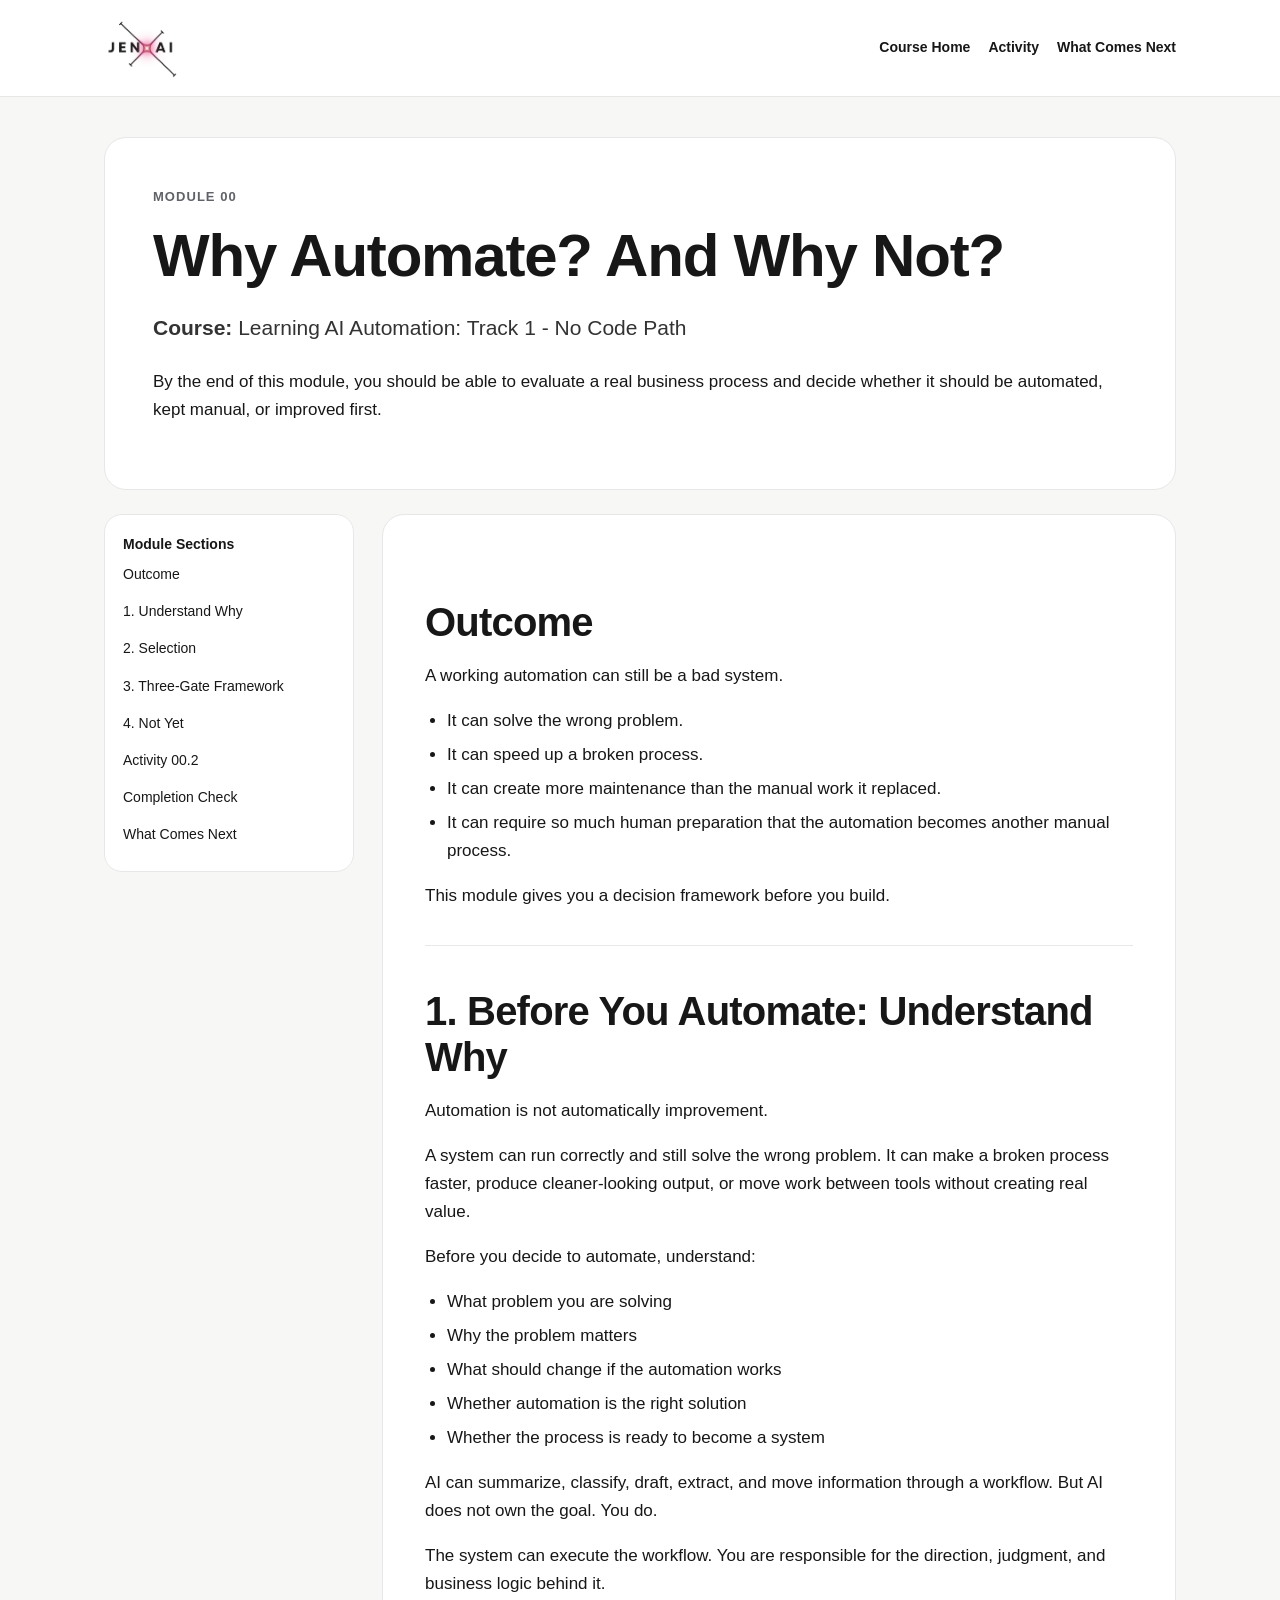
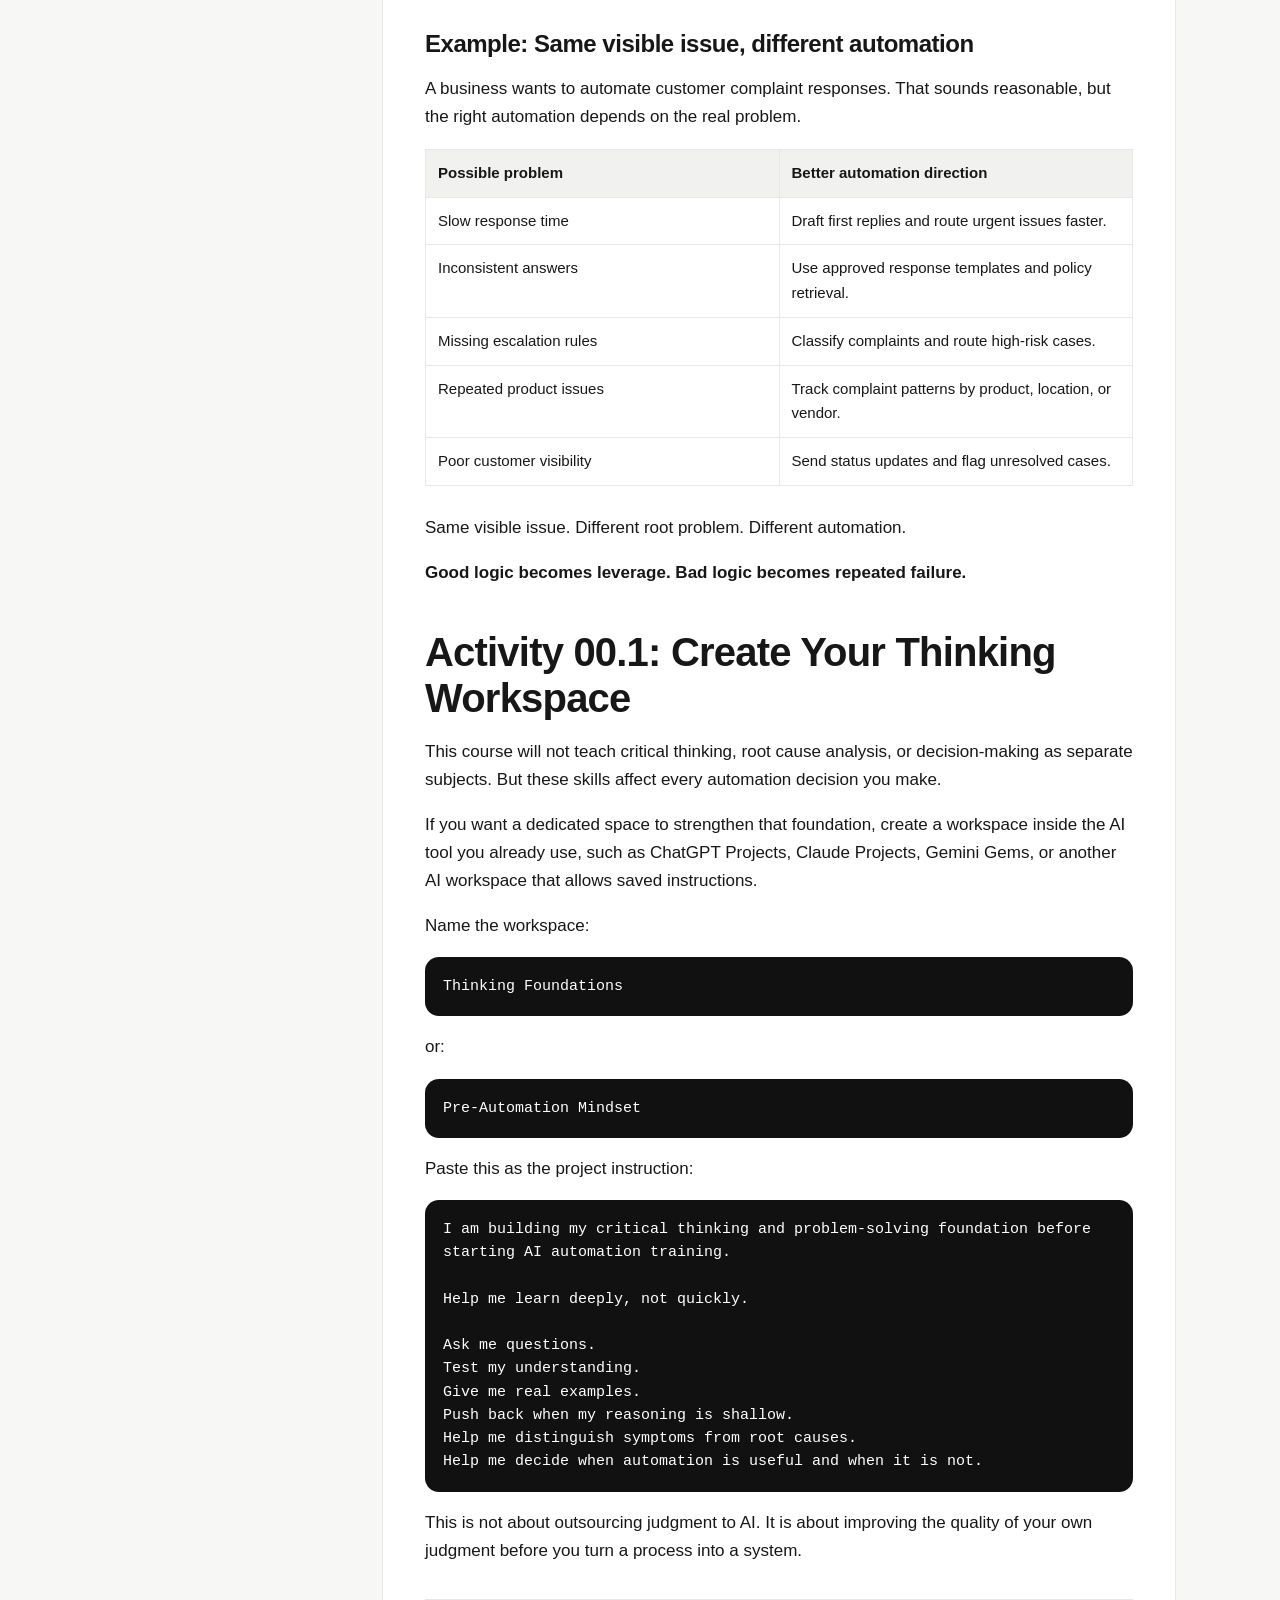
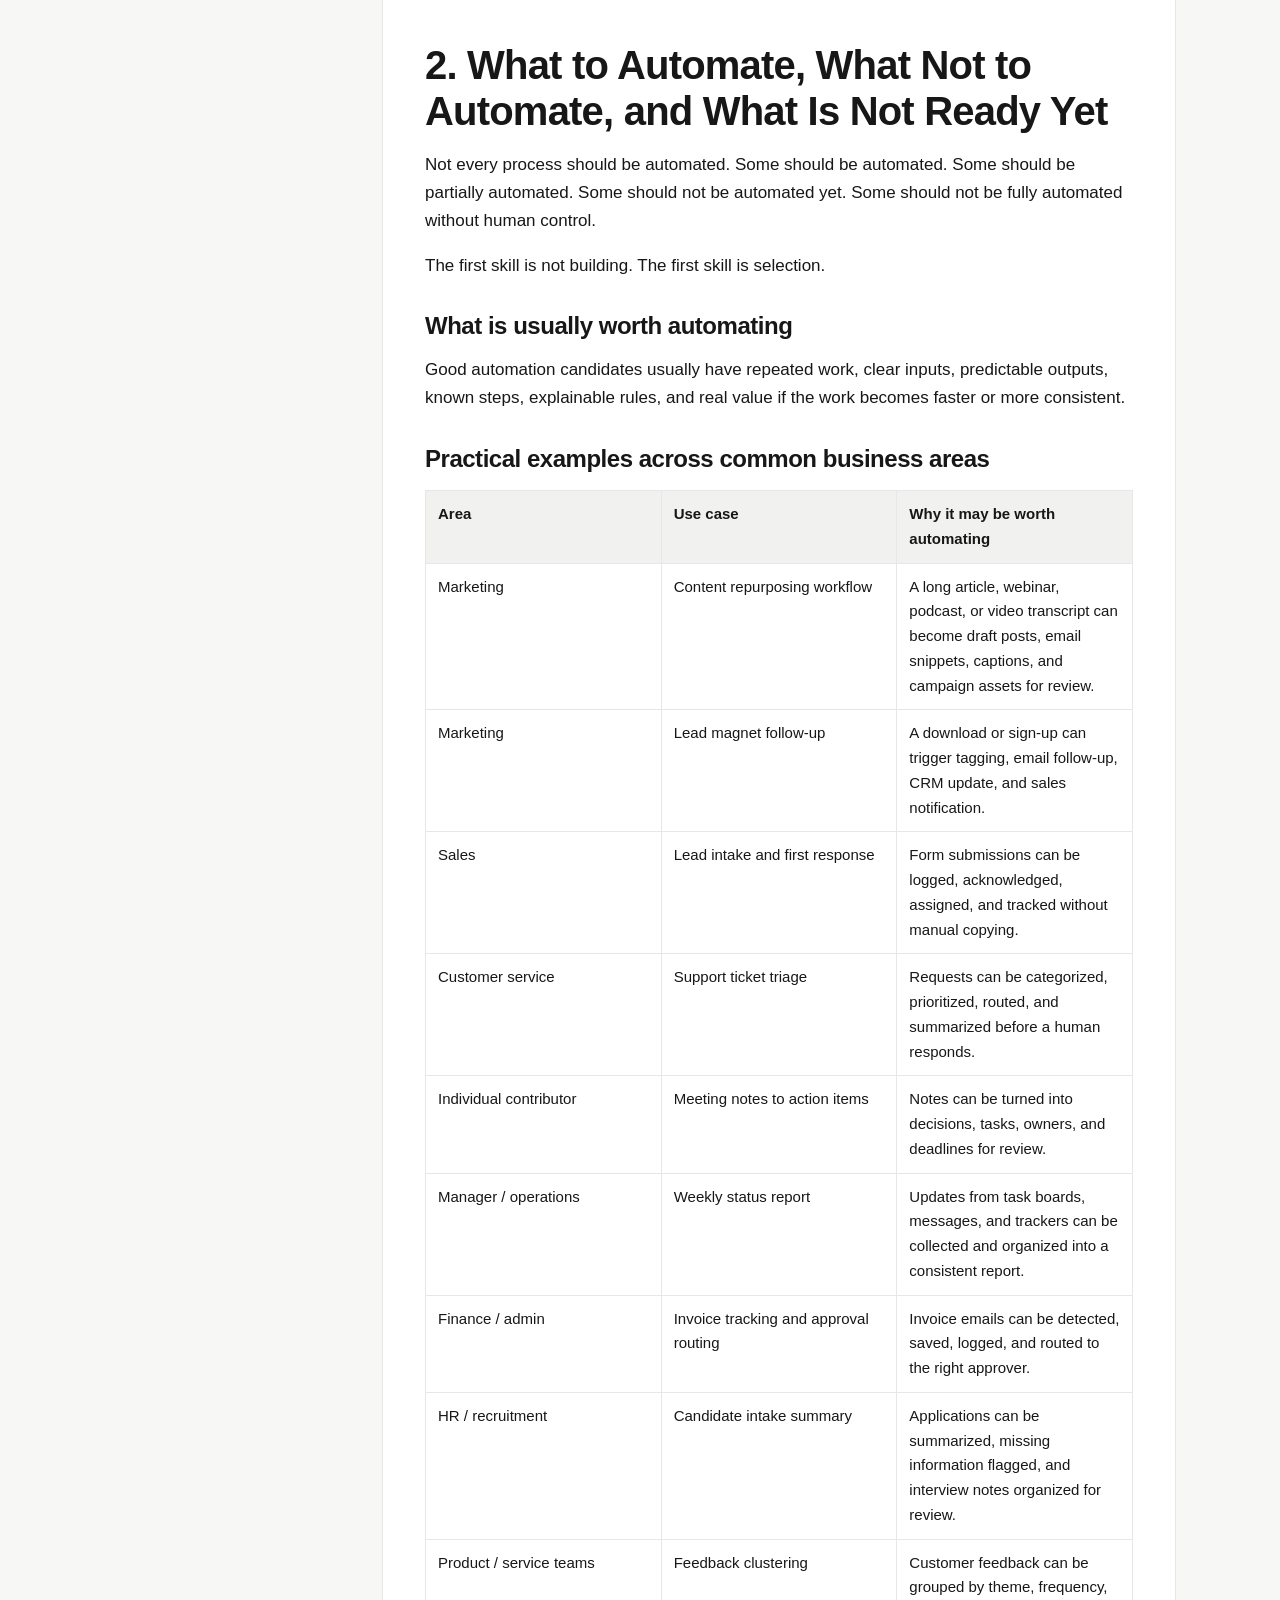
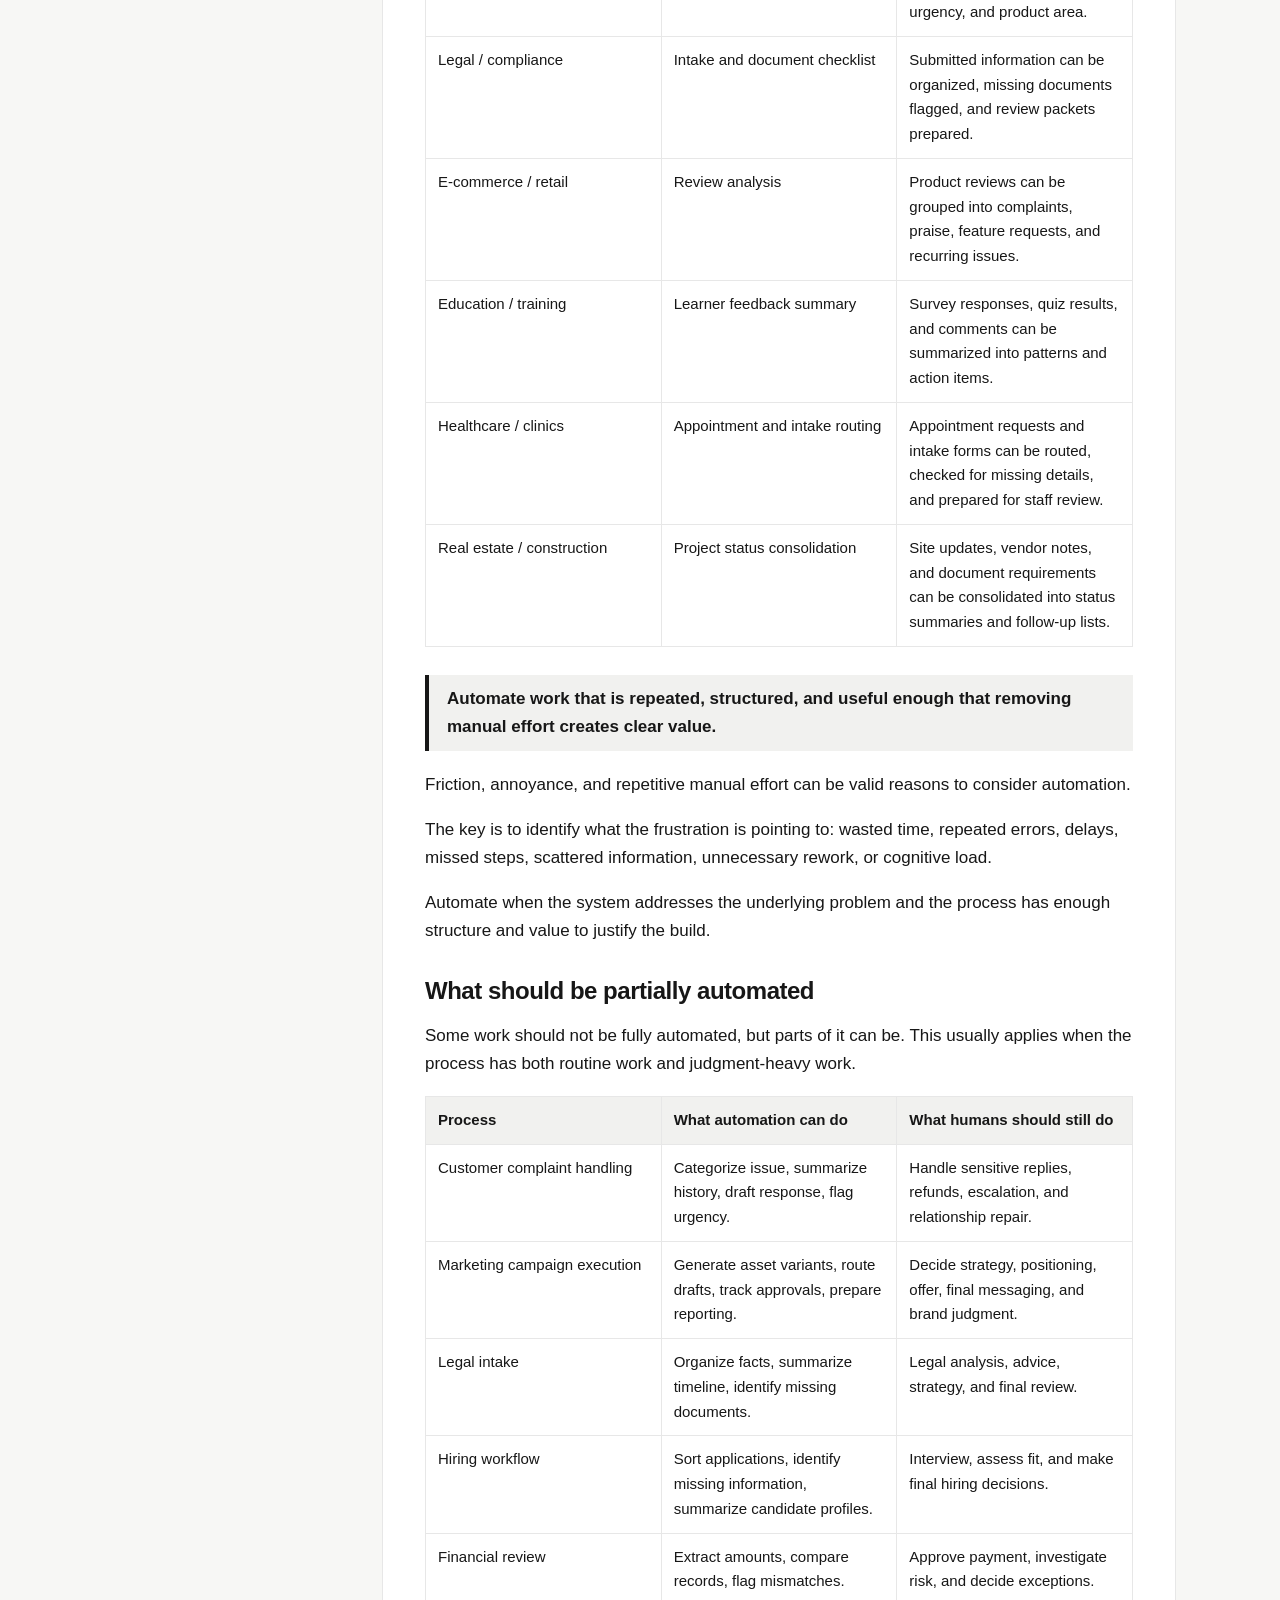
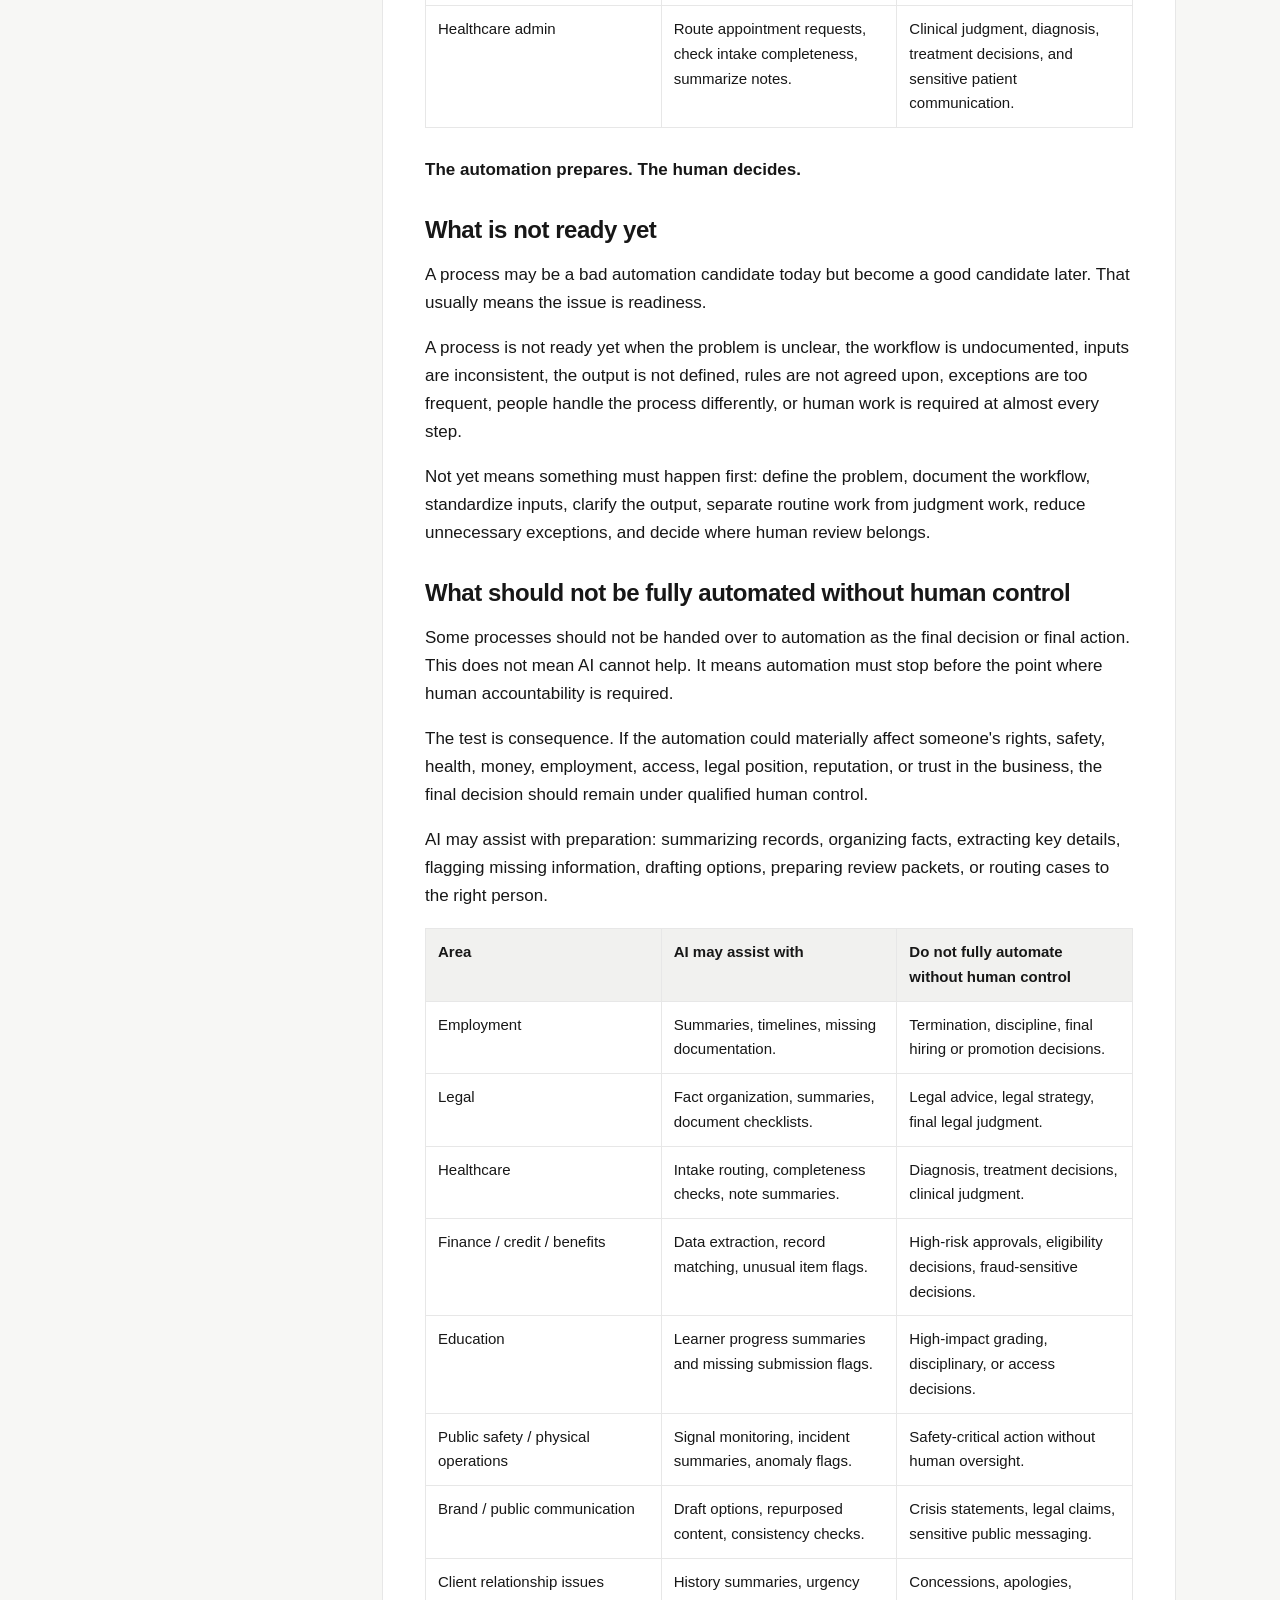
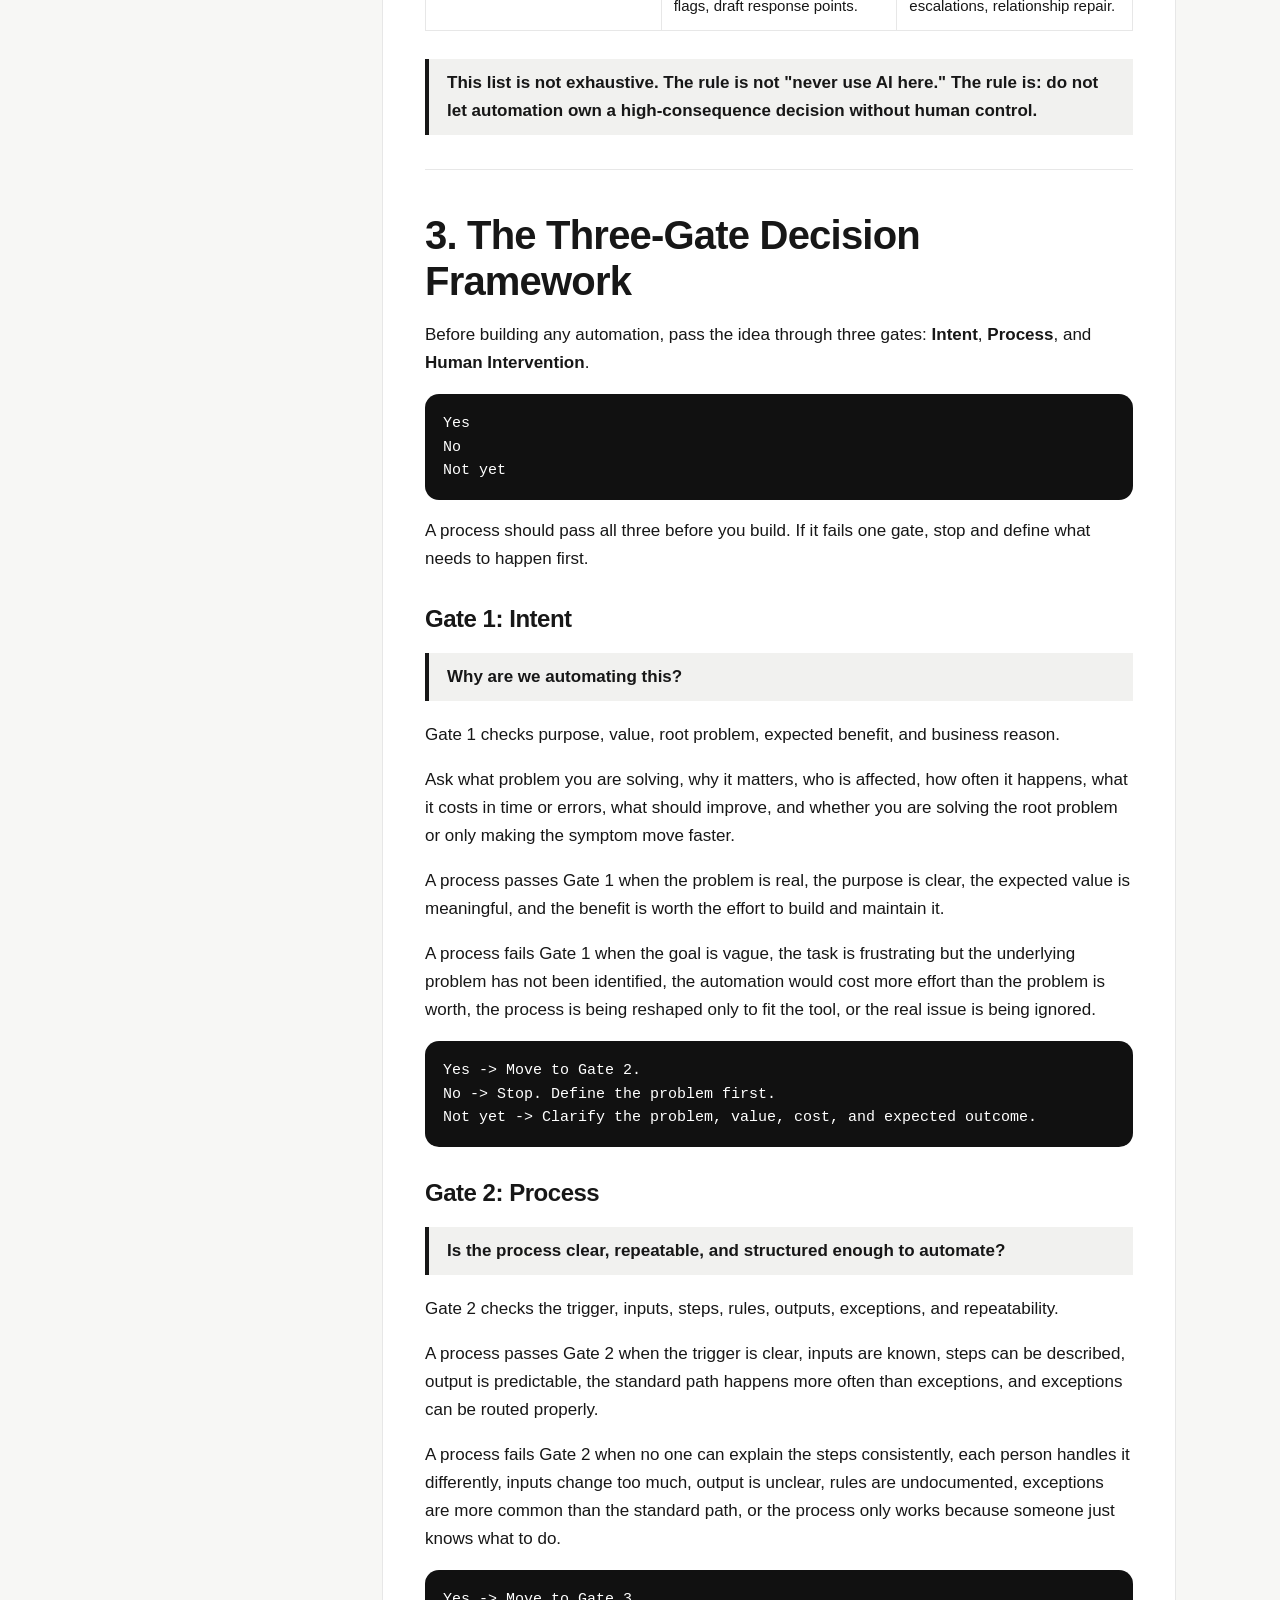
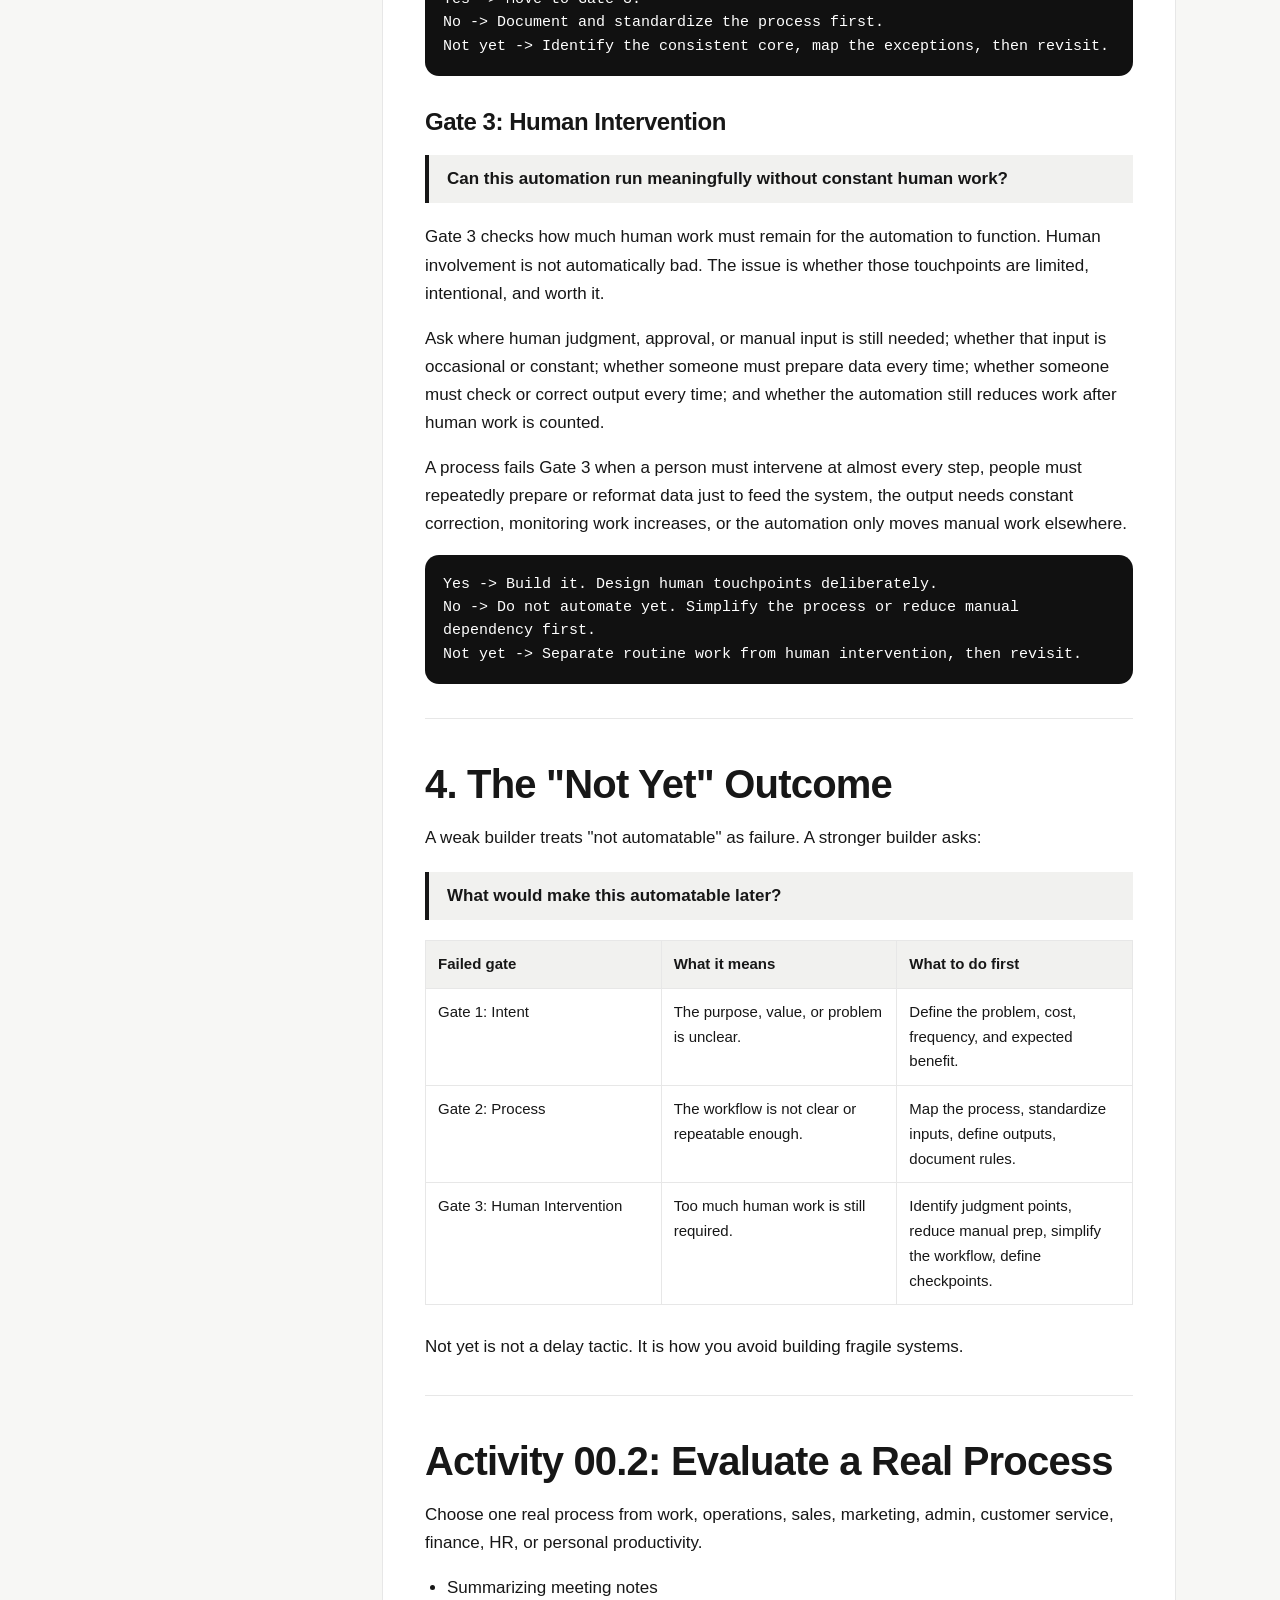
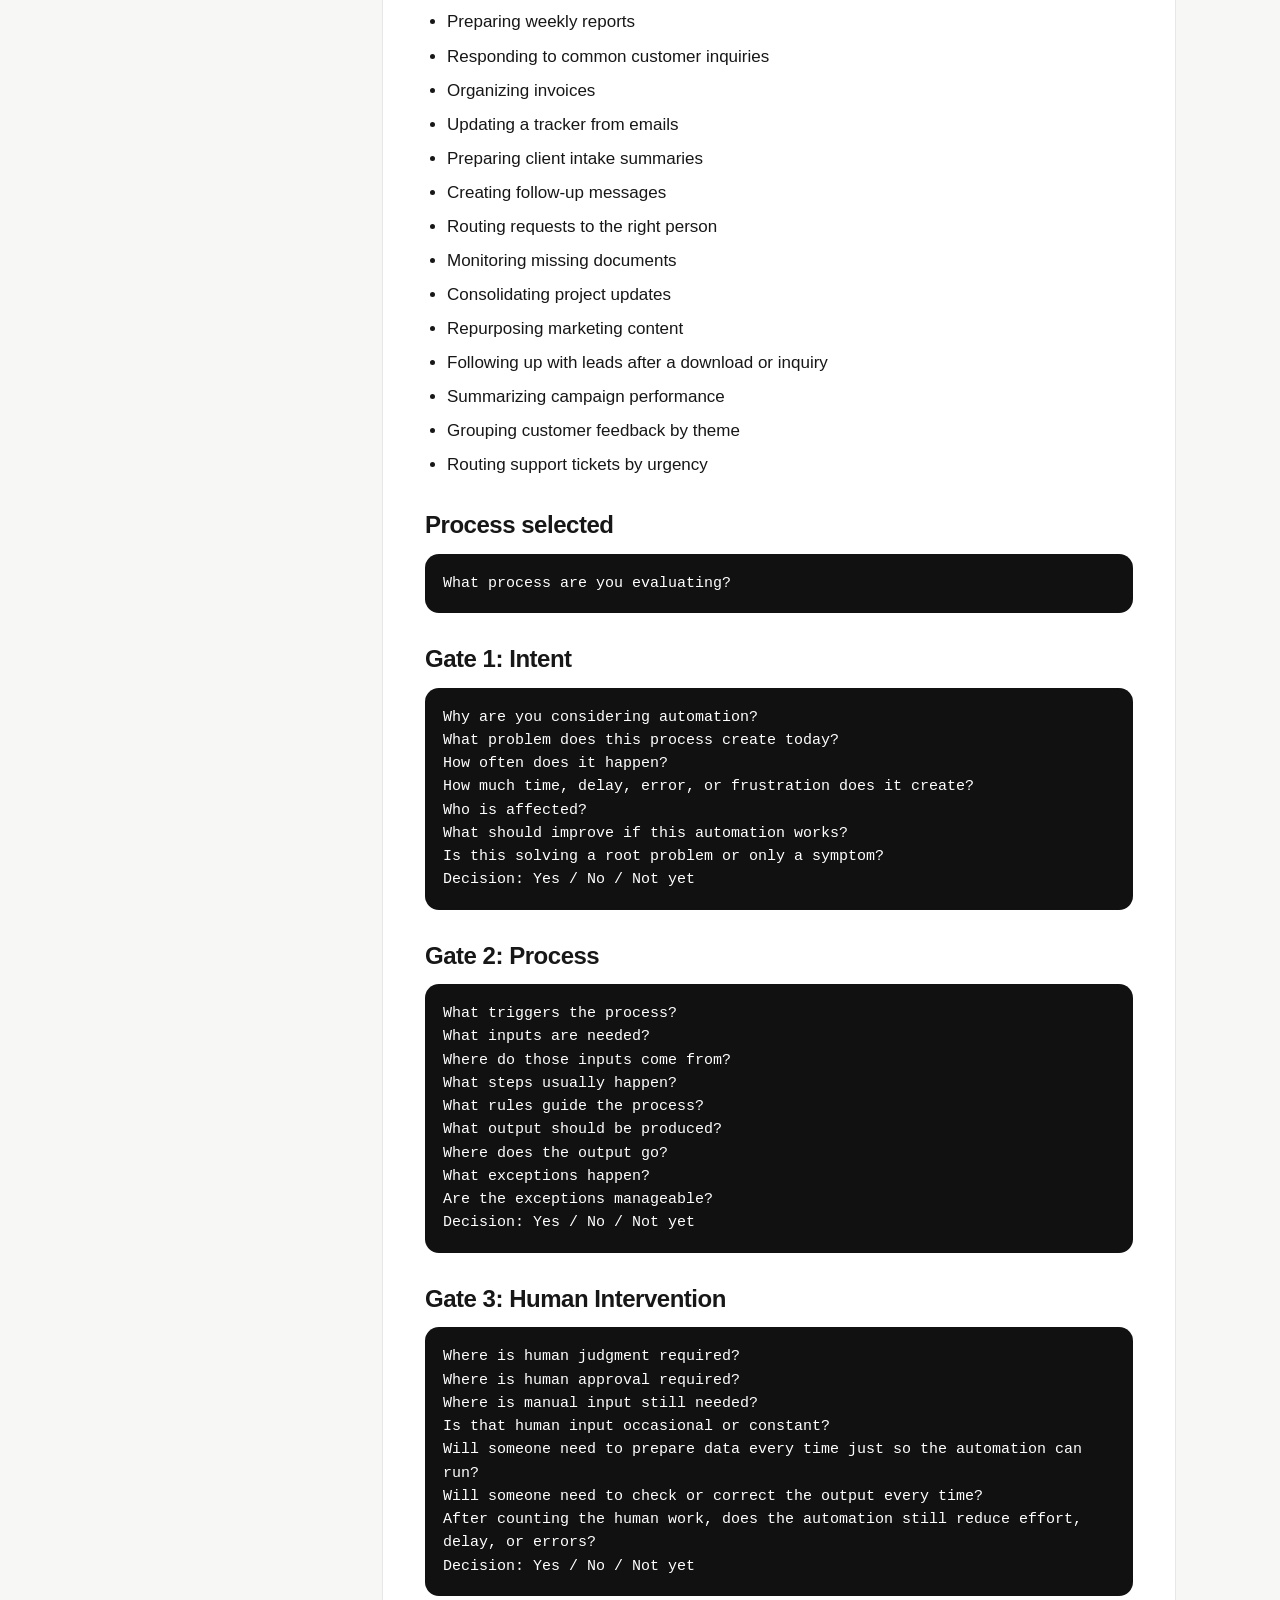
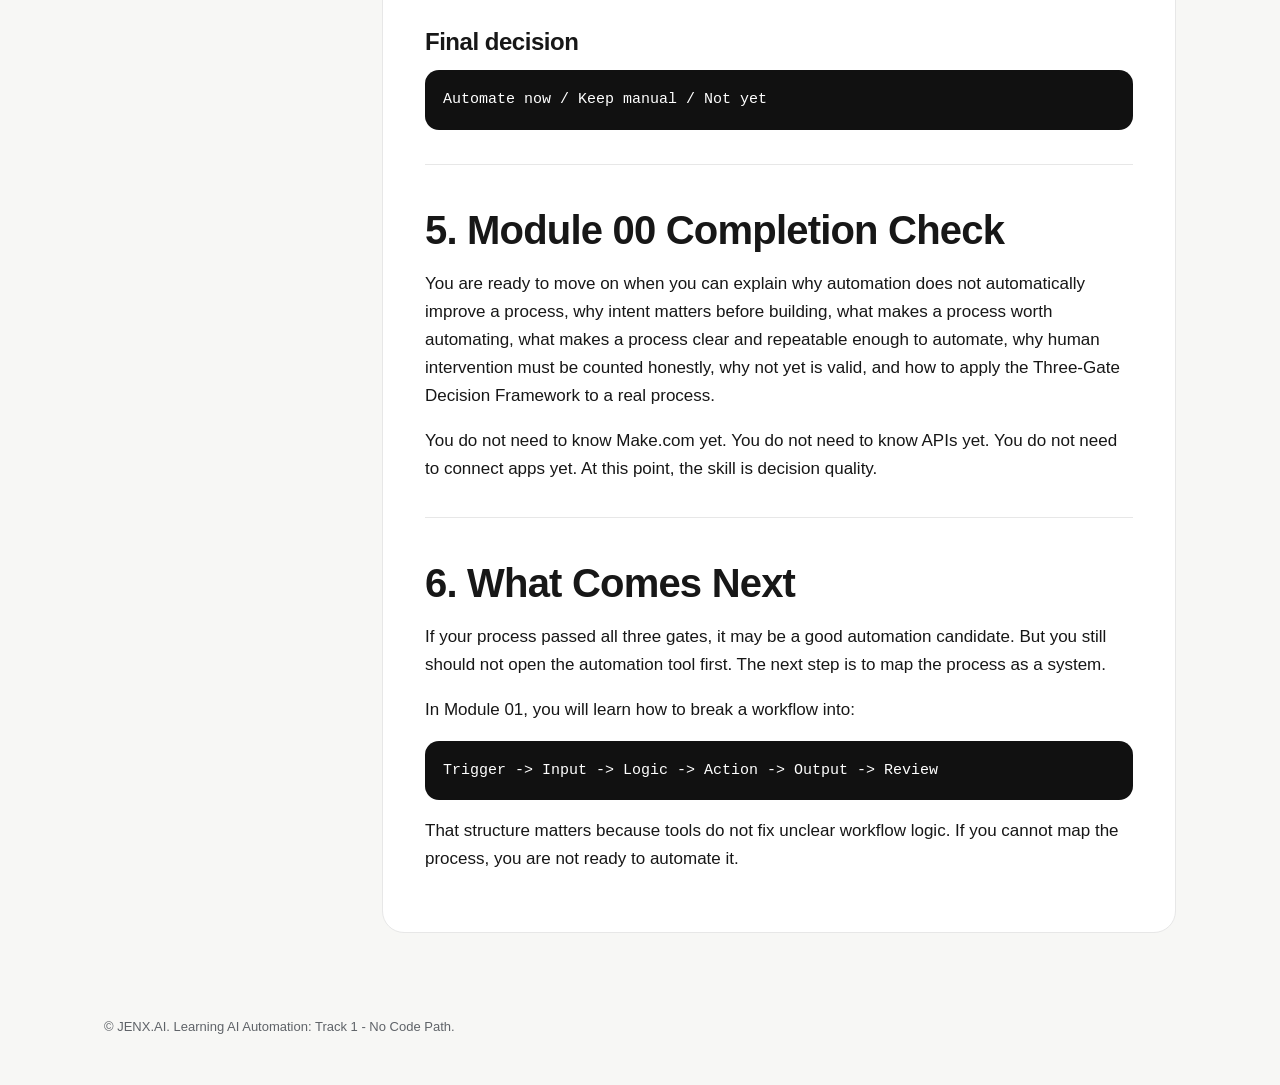
==== commit d6f9c161: "Update Module 00 intent language" ====
--- a/module-00.html
+++ b/module-00.html
@@ -4,7 +4,7 @@
   <meta charset="UTF-8" />
   <meta name="viewport" content="width=device-width, initial-scale=1.0" />
   <title>Module 00 | Why Automate? And Why Not?</title>
-  <meta name="description" content="Module 00: Why Automate? And Why Not? Learn how to decide what should and should not be automated." />
+  <meta name="description" content="Module 00: Why Automate? And Why Not? Learn how to decide what should be automated, kept manual, or improved first." />
   <link rel="stylesheet" href="assets/style.css" />
 </head>
 <body>
@@ -32,7 +32,6 @@
       <strong>Module Sections</strong>
       <a href="#outcome">Outcome</a>
       <a href="#understand-why">1. Understand Why</a>
-      <a href="#thinking-workspace">Activity 00.1</a>
       <a href="#selection">2. Selection</a>
       <a href="#three-gates">3. Three-Gate Framework</a>
       <a href="#not-yet">4. Not Yet</a>
@@ -49,7 +48,7 @@
           <li>It can solve the wrong problem.</li>
           <li>It can speed up a broken process.</li>
           <li>It can create more maintenance than the manual work it replaced.</li>
-          <li>It can require so much human preparation that the “automation” becomes another manual process.</li>
+          <li>It can require so much human preparation that the automation becomes another manual process.</li>
         </ul>
         <p>This module gives you a decision framework before you build.</p>
       </section>
@@ -68,40 +67,29 @@
           <li>Whether automation is the right solution</li>
           <li>Whether the process is ready to become a system</li>
         </ul>
-        <p>AI can summarize, classify, draft, extract, and move information through a workflow.</p>
-        <p>But AI does not own the goal.</p>
-        <p>You do.</p>
+        <p>AI can summarize, classify, draft, extract, and move information through a workflow. But AI does not own the goal. You do.</p>
         <p>The system can execute the workflow. You are responsible for the direction, judgment, and business logic behind it.</p>
 
         <h3>Example: Same visible issue, different automation</h3>
-        <p>A business wants to automate customer complaint responses.</p>
-        <p>That sounds reasonable, but the right automation depends on the real problem.</p>
+        <p>A business wants to automate customer complaint responses. That sounds reasonable, but the right automation depends on the real problem.</p>
         <table>
           <thead><tr><th>Possible problem</th><th>Better automation direction</th></tr></thead>
           <tbody>
-            <tr><td>Slow response time</td><td>Draft first replies and route urgent issues faster</td></tr>
-            <tr><td>Inconsistent answers</td><td>Use approved response templates and policy retrieval</td></tr>
-            <tr><td>Missing escalation rules</td><td>Classify complaints and route high-risk cases</td></tr>
-            <tr><td>Repeated product issues</td><td>Track complaint patterns by product, location, or vendor</td></tr>
-            <tr><td>Poor customer visibility</td><td>Send status updates and flag unresolved cases</td></tr>
+            <tr><td>Slow response time</td><td>Draft first replies and route urgent issues faster.</td></tr>
+            <tr><td>Inconsistent answers</td><td>Use approved response templates and policy retrieval.</td></tr>
+            <tr><td>Missing escalation rules</td><td>Classify complaints and route high-risk cases.</td></tr>
+            <tr><td>Repeated product issues</td><td>Track complaint patterns by product, location, or vendor.</td></tr>
+            <tr><td>Poor customer visibility</td><td>Send status updates and flag unresolved cases.</td></tr>
           </tbody>
         </table>
         <p>Same visible issue. Different root problem. Different automation.</p>
-        <p>When automation works, it repeats your logic at scale.</p>
         <p><strong>Good logic becomes leverage. Bad logic becomes repeated failure.</strong></p>
       </section>
 
       <section id="thinking-workspace">
         <h2>Activity 00.1: Create Your Thinking Workspace</h2>
-        <p>This course will not teach critical thinking, root cause analysis, or decision-making as separate subjects.</p>
-        <p>But these skills affect every automation decision you make.</p>
-        <p>If you want a dedicated space to strengthen that foundation, create a workspace inside the AI tool you already use.</p>
-        <ul>
-          <li>ChatGPT Projects</li>
-          <li>Claude Projects</li>
-          <li>Gemini Gems</li>
-          <li>Another AI workspace that allows saved instructions or project context</li>
-        </ul>
+        <p>This course will not teach critical thinking, root cause analysis, or decision-making as separate subjects. But these skills affect every automation decision you make.</p>
+        <p>If you want a dedicated space to strengthen that foundation, create a workspace inside the AI tool you already use, such as ChatGPT Projects, Claude Projects, Gemini Gems, or another AI workspace that allows saved instructions.</p>
         <p>Name the workspace:</p>
         <pre>Thinking Foundations</pre>
         <p>or:</p>
@@ -117,7 +105,6 @@
 Push back when my reasoning is shallow.
 Help me distinguish symptoms from root causes.
 Help me decide when automation is useful and when it is not.</pre>
-        <p>Use this workspace when you need to pressure-test an automation idea before building.</p>
         <p>This is not about outsourcing judgment to AI. It is about improving the quality of your own judgment before you turn a process into a system.</p>
       </section>
 
@@ -125,33 +112,17 @@
 
       <section id="selection">
         <h2>2. What to Automate, What Not to Automate, and What Is Not Ready Yet</h2>
-        <p>Not every process should be automated.</p>
-        <ul>
-          <li>Some should be automated.</li>
-          <li>Some should be partially automated.</li>
-          <li>Some should not be automated yet.</li>
-          <li>Some should not be fully automated without human control.</li>
-        </ul>
-        <p>The first skill is not building.</p>
-        <p>The first skill is selection.</p>
-        <p>You need to know which process deserves automation before you spend time building it.</p>
+        <p>Not every process should be automated. Some should be automated. Some should be partially automated. Some should not be automated yet. Some should not be fully automated without human control.</p>
+        <p>The first skill is not building. The first skill is selection.</p>
 
         <h3>What is usually worth automating</h3>
-        <p>Good automation candidates usually have:</p>
-        <ul>
-          <li>Repeated work</li>
-          <li>Clear inputs</li>
-          <li>Predictable outputs</li>
-          <li>Known steps</li>
-          <li>Explainable rules</li>
-          <li>Real value if the work becomes faster or more consistent</li>
-        </ul>
+        <p>Good automation candidates usually have repeated work, clear inputs, predictable outputs, known steps, explainable rules, and real value if the work becomes faster or more consistent.</p>
 
         <h3>Practical examples across common business areas</h3>
         <table>
           <thead><tr><th>Area</th><th>Use case</th><th>Why it may be worth automating</th></tr></thead>
           <tbody>
-            <tr><td>Marketing</td><td>Content repurposing workflow</td><td>A long article, webinar, podcast, or video transcript can be turned into draft posts, email snippets, captions, and campaign assets for review.</td></tr>
+            <tr><td>Marketing</td><td>Content repurposing workflow</td><td>A long article, webinar, podcast, or video transcript can become draft posts, email snippets, captions, and campaign assets for review.</td></tr>
             <tr><td>Marketing</td><td>Lead magnet follow-up</td><td>A download or sign-up can trigger tagging, email follow-up, CRM update, and sales notification.</td></tr>
             <tr><td>Sales</td><td>Lead intake and first response</td><td>Form submissions can be logged, acknowledged, assigned, and tracked without manual copying.</td></tr>
             <tr><td>Customer service</td><td>Support ticket triage</td><td>Requests can be categorized, prioritized, routed, and summarized before a human responds.</td></tr>
@@ -168,251 +139,84 @@
           </tbody>
         </table>
         <blockquote>Automate work that is repeated, structured, and useful enough that removing manual effort creates clear value.</blockquote>
-        <p>Do not automate just because the task is annoying.</p>
-        <p>Automate when the process has enough structure and value to justify the system.</p>
+        <p>Friction, annoyance, and repetitive manual effort can be valid reasons to consider automation.</p>
+        <p>The key is to identify what the frustration is pointing to: wasted time, repeated errors, delays, missed steps, scattered information, unnecessary rework, or cognitive load.</p>
+        <p>Automate when the system addresses the underlying problem and the process has enough structure and value to justify the build.</p>
 
         <h3>What should be partially automated</h3>
-        <p>Some work should not be fully automated, but parts of it can be.</p>
-        <p>This usually applies when the process has both routine work and judgment-heavy work.</p>
+        <p>Some work should not be fully automated, but parts of it can be. This usually applies when the process has both routine work and judgment-heavy work.</p>
         <table>
           <thead><tr><th>Process</th><th>What automation can do</th><th>What humans should still do</th></tr></thead>
           <tbody>
-            <tr><td>Customer complaint handling</td><td>Categorize issue, summarize history, draft response, flag urgency</td><td>Handle sensitive replies, refunds, escalation, relationship repair</td></tr>
-            <tr><td>Marketing campaign execution</td><td>Generate asset variants, route drafts, track approvals, prepare reporting</td><td>Decide strategy, positioning, offer, final messaging, brand judgment</td></tr>
-            <tr><td>Legal intake</td><td>Organize facts, summarize timeline, identify missing documents</td><td>Legal analysis, advice, strategy, final review</td></tr>
-            <tr><td>Hiring workflow</td><td>Sort applications, identify missing information, summarize candidate profiles</td><td>Interview, assess fit, make final hiring decision</td></tr>
-            <tr><td>Financial review</td><td>Extract amounts, compare records, flag mismatches</td><td>Approve payment, investigate risk, decide exceptions</td></tr>
-            <tr><td>Healthcare admin</td><td>Route appointment requests, check intake completeness, summarize notes</td><td>Clinical judgment, diagnosis, treatment decisions, sensitive patient communication</td></tr>
-          </tbody>
-        </table>
-        <p>Partial automation is often the most realistic business use case.</p>
+            <tr><td>Customer complaint handling</td><td>Categorize issue, summarize history, draft response, flag urgency.</td><td>Handle sensitive replies, refunds, escalation, and relationship repair.</td></tr>
+            <tr><td>Marketing campaign execution</td><td>Generate asset variants, route drafts, track approvals, prepare reporting.</td><td>Decide strategy, positioning, offer, final messaging, and brand judgment.</td></tr>
+            <tr><td>Legal intake</td><td>Organize facts, summarize timeline, identify missing documents.</td><td>Legal analysis, advice, strategy, and final review.</td></tr>
+            <tr><td>Hiring workflow</td><td>Sort applications, identify missing information, summarize candidate profiles.</td><td>Interview, assess fit, and make final hiring decisions.</td></tr>
+            <tr><td>Financial review</td><td>Extract amounts, compare records, flag mismatches.</td><td>Approve payment, investigate risk, and decide exceptions.</td></tr>
+            <tr><td>Healthcare admin</td><td>Route appointment requests, check intake completeness, summarize notes.</td><td>Clinical judgment, diagnosis, treatment decisions, and sensitive patient communication.</td></tr>
+          </tbody>
+        </table>
         <p><strong>The automation prepares. The human decides.</strong></p>
 
         <h3>What is not ready yet</h3>
-        <p>A process may be a bad automation candidate today but become a good candidate later.</p>
-        <p>That usually means the issue is not the idea. The issue is readiness.</p>
-        <p>A process is not ready yet when:</p>
-        <ul>
-          <li>The problem is unclear</li>
-          <li>The workflow is undocumented</li>
-          <li>Inputs are inconsistent</li>
-          <li>The output is not defined</li>
-          <li>Rules are not agreed upon</li>
-          <li>Exceptions are too frequent</li>
-          <li>People do the same process differently</li>
-          <li>Human work is required at almost every step</li>
-        </ul>
-        <p>“Not yet” is a valid professional answer.</p>
-        <p>It means something must happen first:</p>
-        <ul>
-          <li>Define the problem</li>
-          <li>Document the workflow</li>
-          <li>Standardize the inputs</li>
-          <li>Clarify the output</li>
-          <li>Separate routine work from judgment work</li>
-          <li>Reduce unnecessary exceptions</li>
-          <li>Decide where human review belongs</li>
-        </ul>
+        <p>A process may be a bad automation candidate today but become a good candidate later. That usually means the issue is readiness.</p>
+        <p>A process is not ready yet when the problem is unclear, the workflow is undocumented, inputs are inconsistent, the output is not defined, rules are not agreed upon, exceptions are too frequent, people handle the process differently, or human work is required at almost every step.</p>
+        <p>Not yet means something must happen first: define the problem, document the workflow, standardize inputs, clarify the output, separate routine work from judgment work, reduce unnecessary exceptions, and decide where human review belongs.</p>
 
         <h3>What should not be fully automated without human control</h3>
-        <p>Some processes should not be handed over to automation as the final decision or final action.</p>
-        <p>This does not mean AI cannot help. It means automation must stop before the point where human accountability is required.</p>
-        <p>The test is consequence.</p>
-        <p>If the automation could materially affect someone’s rights, safety, health, money, employment, access, legal position, reputation, or trust in the business, the final decision should remain under qualified human control.</p>
-        <p>AI may assist with preparation:</p>
-        <ul>
-          <li>Summarizing records</li>
-          <li>Organizing facts</li>
-          <li>Extracting key details</li>
-          <li>Flagging missing information</li>
-          <li>Drafting options</li>
-          <li>Preparing review packets</li>
-          <li>Routing cases to the right person</li>
-        </ul>
-        <p>But the decision or final action should not be fully automated when the risk, consequence, or accountability requirement is high.</p>
-
+        <p>Some processes should not be handed over to automation as the final decision or final action. This does not mean AI cannot help. It means automation must stop before the point where human accountability is required.</p>
+        <p>The test is consequence. If the automation could materially affect someone's rights, safety, health, money, employment, access, legal position, reputation, or trust in the business, the final decision should remain under qualified human control.</p>
+        <p>AI may assist with preparation: summarizing records, organizing facts, extracting key details, flagging missing information, drafting options, preparing review packets, or routing cases to the right person.</p>
         <table>
           <thead><tr><th>Area</th><th>AI may assist with</th><th>Do not fully automate without human control</th></tr></thead>
           <tbody>
-            <tr><td>Employment</td><td>Summarize records, flag missing documentation, prepare timelines</td><td>Termination, discipline, final hiring or promotion decisions</td></tr>
-            <tr><td>Legal</td><td>Organize facts, draft summaries, identify missing documents</td><td>Legal advice, legal strategy, final legal judgment</td></tr>
-            <tr><td>Healthcare</td><td>Route intake, check completeness, summarize notes</td><td>Diagnosis, treatment decisions, clinical judgment</td></tr>
-            <tr><td>Finance / credit / benefits</td><td>Extract data, match records, flag unusual items</td><td>High-risk approvals, eligibility decisions, fraud-sensitive decisions</td></tr>
-            <tr><td>Education</td><td>Summarize learner progress, flag missing submissions</td><td>High-impact grading, disciplinary, or access decisions</td></tr>
-            <tr><td>Public safety / physical operations</td><td>Monitor signals, summarize incidents, flag anomalies</td><td>Safety-critical action without human oversight</td></tr>
-            <tr><td>Brand / public communication</td><td>Draft options, repurpose content, check consistency</td><td>Crisis statements, legal claims, sensitive public messaging</td></tr>
-            <tr><td>Client relationship issues</td><td>Summarize history, flag urgency, draft response points</td><td>Concessions, apologies, escalations, relationship repair</td></tr>
-          </tbody>
-        </table>
-        <blockquote>This list is not exhaustive. The rule is not “never use AI here.” The rule is: do not let automation own a high-consequence decision without human control.</blockquote>
+            <tr><td>Employment</td><td>Summaries, timelines, missing documentation.</td><td>Termination, discipline, final hiring or promotion decisions.</td></tr>
+            <tr><td>Legal</td><td>Fact organization, summaries, document checklists.</td><td>Legal advice, legal strategy, final legal judgment.</td></tr>
+            <tr><td>Healthcare</td><td>Intake routing, completeness checks, note summaries.</td><td>Diagnosis, treatment decisions, clinical judgment.</td></tr>
+            <tr><td>Finance / credit / benefits</td><td>Data extraction, record matching, unusual item flags.</td><td>High-risk approvals, eligibility decisions, fraud-sensitive decisions.</td></tr>
+            <tr><td>Education</td><td>Learner progress summaries and missing submission flags.</td><td>High-impact grading, disciplinary, or access decisions.</td></tr>
+            <tr><td>Public safety / physical operations</td><td>Signal monitoring, incident summaries, anomaly flags.</td><td>Safety-critical action without human oversight.</td></tr>
+            <tr><td>Brand / public communication</td><td>Draft options, repurposed content, consistency checks.</td><td>Crisis statements, legal claims, sensitive public messaging.</td></tr>
+            <tr><td>Client relationship issues</td><td>History summaries, urgency flags, draft response points.</td><td>Concessions, apologies, escalations, relationship repair.</td></tr>
+          </tbody>
+        </table>
+        <blockquote>This list is not exhaustive. The rule is not "never use AI here." The rule is: do not let automation own a high-consequence decision without human control.</blockquote>
       </section>
 
       <hr />
 
       <section id="three-gates">
         <h2>3. The Three-Gate Decision Framework</h2>
-        <p>Before building any automation, pass the idea through three gates:</p>
-        <ol>
-          <li><strong>Intent</strong></li>
-          <li><strong>Process</strong></li>
-          <li><strong>Human Intervention</strong></li>
-        </ol>
-        <p>Each gate has three possible outcomes:</p>
+        <p>Before building any automation, pass the idea through three gates: <strong>Intent</strong>, <strong>Process</strong>, and <strong>Human Intervention</strong>.</p>
         <pre>Yes
 No
 Not yet</pre>
-        <p>A process should pass all three before you build.</p>
-        <p>If it fails one gate, stop and define what needs to happen first.</p>
+        <p>A process should pass all three before you build. If it fails one gate, stop and define what needs to happen first.</p>
 
         <h3>Gate 1: Intent</h3>
-        <h4>Core question</h4>
         <blockquote>Why are we automating this?</blockquote>
-        <p>Gate 1 checks whether the automation should exist.</p>
-        <p>It tests purpose, value, root problem, expected benefit, and business reason.</p>
-        <p>Ask:</p>
-        <ul>
-          <li>What problem are we solving?</li>
-          <li>Why does this problem matter?</li>
-          <li>Who is affected?</li>
-          <li>How often does it happen?</li>
-          <li>What does it cost in time, delay, errors, or missed opportunities?</li>
-          <li>What should improve if the automation works?</li>
-          <li>Are we solving the root problem or only making the symptom move faster?</li>
-        </ul>
-        <h4>A process passes Gate 1 when:</h4>
-        <ul>
-          <li>The problem is real</li>
-          <li>The purpose is clear</li>
-          <li>The expected value is meaningful</li>
-          <li>The automation addresses the right problem</li>
-          <li>The benefit is worth the effort to build and maintain it</li>
-        </ul>
-        <h4>A process fails Gate 1 when:</h4>
-        <ul>
-          <li>The goal is “we need to use AI somewhere”</li>
-          <li>The problem is vague</li>
-          <li>The task is annoying but not valuable enough to automate</li>
-          <li>The automation would cost more effort than the problem is worth</li>
-          <li>The process is being reshaped only to fit what the tool can easily do</li>
-          <li>The real issue is being ignored</li>
-        </ul>
-        <h4>Example</h4>
-        <p>A manager wants to automate weekly reporting because “reporting takes too long.”</p>
-        <p>Gate 1 questions:</p>
-        <ul>
-          <li>What exactly takes too long?</li>
-          <li>Pulling the data?</li>
-          <li>Cleaning the data?</li>
-          <li>Writing the summary?</li>
-          <li>Explaining the variance?</li>
-          <li>Sending the update?</li>
-          <li>Getting people to read it?</li>
-        </ul>
-        <p>If the real issue is scattered data, automation may help collect and organize information.</p>
-        <p>If the real issue is that leadership has not agreed on which metrics matter, automation will not fix that.</p>
-        <h4>Gate 1 decision</h4>
+        <p>Gate 1 checks purpose, value, root problem, expected benefit, and business reason.</p>
+        <p>Ask what problem you are solving, why it matters, who is affected, how often it happens, what it costs in time or errors, what should improve, and whether you are solving the root problem or only making the symptom move faster.</p>
+        <p>A process passes Gate 1 when the problem is real, the purpose is clear, the expected value is meaningful, and the benefit is worth the effort to build and maintain it.</p>
+        <p>A process fails Gate 1 when the goal is vague, the task is frustrating but the underlying problem has not been identified, the automation would cost more effort than the problem is worth, the process is being reshaped only to fit the tool, or the real issue is being ignored.</p>
         <pre>Yes -> Move to Gate 2.
 No -> Stop. Define the problem first.
 Not yet -> Clarify the problem, value, cost, and expected outcome.</pre>
 
         <h3>Gate 2: Process</h3>
-        <h4>Core question</h4>
         <blockquote>Is the process clear, repeatable, and structured enough to automate?</blockquote>
-        <p>Gate 2 checks whether the work can become a system.</p>
-        <p>It tests trigger, inputs, steps, rules, outputs, exceptions, and repeatability.</p>
-        <p>Ask:</p>
-        <ul>
-          <li>What starts the process?</li>
-          <li>What information is needed?</li>
-          <li>Where does that information come from?</li>
-          <li>What steps usually happen?</li>
-          <li>What rules guide the process?</li>
-          <li>What output should be produced?</li>
-          <li>Where does the output go?</li>
-          <li>What exceptions happen?</li>
-          <li>Are the exceptions manageable?</li>
-        </ul>
-        <h4>A process passes Gate 2 when:</h4>
-        <ul>
-          <li>The trigger is clear</li>
-          <li>The inputs are known</li>
-          <li>The steps can be described</li>
-          <li>The output is predictable</li>
-          <li>The standard path happens more often than the exceptions</li>
-          <li>Exceptions can be identified and routed properly</li>
-        </ul>
-        <h4>A process fails Gate 2 when:</h4>
-        <ul>
-          <li>No one can explain the steps consistently</li>
-          <li>Each person handles the process differently</li>
-          <li>The inputs change too much</li>
-          <li>The output is unclear</li>
-          <li>The rules are undocumented</li>
-          <li>Exceptions are more common than the standard path</li>
-          <li>The process only works because someone “just knows what to do”</li>
-        </ul>
-        <h4>Example</h4>
-        <p>A business wants to automate client onboarding.</p>
-        <p>Gate 2 questions:</p>
-        <ul>
-          <li>What starts onboarding?</li>
-          <li>Signed contract?</li>
-          <li>Paid invoice?</li>
-          <li>Approved intake form?</li>
-          <li>Internal approval?</li>
-          <li>What information must be collected?</li>
-          <li>What tools need to be updated?</li>
-          <li>What messages need to be sent?</li>
-          <li>What exceptions happen?</li>
-          <li>Who handles missing information?</li>
-        </ul>
-        <p>If onboarding follows a mostly consistent path, it may be automation-ready.</p>
-        <p>If every onboarding is improvised, document and standardize the process first.</p>
-        <h4>Gate 2 decision</h4>
+        <p>Gate 2 checks the trigger, inputs, steps, rules, outputs, exceptions, and repeatability.</p>
+        <p>A process passes Gate 2 when the trigger is clear, inputs are known, steps can be described, output is predictable, the standard path happens more often than exceptions, and exceptions can be routed properly.</p>
+        <p>A process fails Gate 2 when no one can explain the steps consistently, each person handles it differently, inputs change too much, output is unclear, rules are undocumented, exceptions are more common than the standard path, or the process only works because someone just knows what to do.</p>
         <pre>Yes -> Move to Gate 3.
 No -> Document and standardize the process first.
 Not yet -> Identify the consistent core, map the exceptions, then revisit.</pre>
 
         <h3>Gate 3: Human Intervention</h3>
-        <h4>Core question</h4>
         <blockquote>Can this automation run meaningfully without constant human work?</blockquote>
-        <p>Gate 3 checks how much human work must remain for the automation to function.</p>
-        <p>Human involvement is not automatically bad. Some processes require human review, approval, judgment, manual input, or exception handling.</p>
-        <p>The issue is whether those human touchpoints are limited, intentional, and worth it.</p>
-        <p>Ask:</p>
-        <ul>
-          <li>Where is human judgment required?</li>
-          <li>Where is human approval required?</li>
-          <li>Where is manual input still needed?</li>
-          <li>Is that input occasional or constant?</li>
-          <li>Will people need to prepare data every time just to make the automation work?</li>
-          <li>Will people need to check or correct the output every time?</li>
-          <li>Does the automation reduce work, or does it simply move the work somewhere else?</li>
-          <li>If human intervention is required often, does the value still justify the automation?</li>
-        </ul>
-        <h4>A process passes Gate 3 when:</h4>
-        <ul>
-          <li>Human touchpoints are limited and intentional</li>
-          <li>Review or approval happens at defined checkpoints</li>
-          <li>The automation completes meaningful work before human review</li>
-          <li>Manual input is occasional or part of setup, not constant</li>
-          <li>The automation reduces effort, delay, errors, or inconsistency after human work is counted</li>
-        </ul>
-        <h4>A process fails Gate 3 when:</h4>
-        <ul>
-          <li>A person must intervene at almost every step</li>
-          <li>People must repeatedly prepare or reformat data just to feed the system</li>
-          <li>The output needs constant correction</li>
-          <li>The automation creates more monitoring work than it removes</li>
-          <li>The human is still doing most of the process</li>
-          <li>The automation only moves manual work to a different part of the workflow</li>
-        </ul>
-        <h4>Example</h4>
-        <p>A company wants to automate a weekly report.</p>
-        <p>Automation may work if the system can pull data from reliable sources, organize it, draft the report, and flag missing information.</p>
-        <p>But it may fail Gate 3 if a person must first clean the data, rewrite the updates, check every source manually, fix the AI summary, and reformat the report every week.</p>
-        <p>At that point, the automation may not be reducing work. It may only be changing where the manual work happens.</p>
-        <h4>Gate 3 decision</h4>
+        <p>Gate 3 checks how much human work must remain for the automation to function. Human involvement is not automatically bad. The issue is whether those touchpoints are limited, intentional, and worth it.</p>
+        <p>Ask where human judgment, approval, or manual input is still needed; whether that input is occasional or constant; whether someone must prepare data every time; whether someone must check or correct output every time; and whether the automation still reduces work after human work is counted.</p>
+        <p>A process fails Gate 3 when a person must intervene at almost every step, people must repeatedly prepare or reformat data just to feed the system, the output needs constant correction, monitoring work increases, or the automation only moves manual work elsewhere.</p>
         <pre>Yes -> Build it. Design human touchpoints deliberately.
 No -> Do not automate yet. Simplify the process or reduce manual dependency first.
 Not yet -> Separate routine work from human intervention, then revisit.</pre>
@@ -421,20 +225,18 @@
       <hr />
 
       <section id="not-yet">
-        <h2>4. The “Not Yet” Outcome</h2>
-        <p>A weak builder treats “not automatable” as failure.</p>
-        <p>A stronger builder asks:</p>
+        <h2>4. The "Not Yet" Outcome</h2>
+        <p>A weak builder treats "not automatable" as failure. A stronger builder asks:</p>
         <blockquote>What would make this automatable later?</blockquote>
-        <p>That question turns the failed gate into a work plan.</p>
         <table>
           <thead><tr><th>Failed gate</th><th>What it means</th><th>What to do first</th></tr></thead>
           <tbody>
-            <tr><td>Gate 1: Intent</td><td>The purpose, value, or problem is unclear</td><td>Define the problem, cost, frequency, and expected benefit</td></tr>
-            <tr><td>Gate 2: Process</td><td>The workflow is not clear or repeatable enough</td><td>Map the process, standardize inputs, define outputs, document rules</td></tr>
-            <tr><td>Gate 3: Human Intervention</td><td>Too much human work is still required</td><td>Identify judgment points, reduce manual prep, simplify the workflow, define checkpoints</td></tr>
-          </tbody>
-        </table>
-        <p>“Not yet” is not a delay tactic. It is how you avoid building fragile systems.</p>
+            <tr><td>Gate 1: Intent</td><td>The purpose, value, or problem is unclear.</td><td>Define the problem, cost, frequency, and expected benefit.</td></tr>
+            <tr><td>Gate 2: Process</td><td>The workflow is not clear or repeatable enough.</td><td>Map the process, standardize inputs, define outputs, document rules.</td></tr>
+            <tr><td>Gate 3: Human Intervention</td><td>Too much human work is still required.</td><td>Identify judgment points, reduce manual prep, simplify the workflow, define checkpoints.</td></tr>
+          </tbody>
+        </table>
+        <p>Not yet is not a delay tactic. It is how you avoid building fragile systems.</p>
       </section>
 
       <hr />
@@ -442,132 +244,60 @@
       <section id="activity">
         <h2>Activity 00.2: Evaluate a Real Process</h2>
         <p>Choose one real process from work, operations, sales, marketing, admin, customer service, finance, HR, or personal productivity.</p>
-        <p>Examples:</p>
         <ul>
-          <li>Summarizing meeting notes</li>
-          <li>Preparing weekly reports</li>
-          <li>Responding to common customer inquiries</li>
-          <li>Organizing invoices</li>
-          <li>Updating a tracker from emails</li>
-          <li>Preparing client intake summaries</li>
-          <li>Creating follow-up messages</li>
-          <li>Routing requests to the right person</li>
-          <li>Monitoring missing documents</li>
-          <li>Consolidating project updates</li>
-          <li>Repurposing marketing content</li>
-          <li>Following up with leads after a download or inquiry</li>
-          <li>Summarizing campaign performance</li>
-          <li>Grouping customer feedback by theme</li>
-          <li>Routing support tickets by urgency</li>
+          <li>Summarizing meeting notes</li><li>Preparing weekly reports</li><li>Responding to common customer inquiries</li><li>Organizing invoices</li><li>Updating a tracker from emails</li><li>Preparing client intake summaries</li><li>Creating follow-up messages</li><li>Routing requests to the right person</li><li>Monitoring missing documents</li><li>Consolidating project updates</li><li>Repurposing marketing content</li><li>Following up with leads after a download or inquiry</li><li>Summarizing campaign performance</li><li>Grouping customer feedback by theme</li><li>Routing support tickets by urgency</li>
         </ul>
-
         <h3>Process selected</h3>
         <pre>What process are you evaluating?</pre>
-
         <h3>Gate 1: Intent</h3>
         <pre>Why are you considering automation?
-
 What problem does this process create today?
-
 How often does it happen?
-
 How much time, delay, error, or frustration does it create?
-
 Who is affected?
-
 What should improve if this automation works?
-
 Is this solving a root problem or only a symptom?
-
 Decision: Yes / No / Not yet</pre>
-
         <h3>Gate 2: Process</h3>
         <pre>What triggers the process?
-
 What inputs are needed?
-
 Where do those inputs come from?
-
 What steps usually happen?
-
 What rules guide the process?
-
 What output should be produced?
-
 Where does the output go?
-
 What exceptions happen?
-
 Are the exceptions manageable?
-
 Decision: Yes / No / Not yet</pre>
-
         <h3>Gate 3: Human Intervention</h3>
         <pre>Where is human judgment required?
-
 Where is human approval required?
-
 Where is manual input still needed?
-
 Is that human input occasional or constant?
-
 Will someone need to prepare data every time just so the automation can run?
-
 Will someone need to check or correct the output every time?
-
 After counting the human work, does the automation still reduce effort, delay, or errors?
-
 Decision: Yes / No / Not yet</pre>
-
         <h3>Final decision</h3>
         <pre>Automate now / Keep manual / Not yet</pre>
-
-        <h3>If the answer is “not yet”</h3>
-        <pre>What needs to happen first?
-
-Clarify intent?
-Define the problem?
-Document the process?
-Standardize inputs?
-Clarify the output?
-Map exceptions?
-Create decision rules?
-Reduce human intervention?
-Add intentional review points?</pre>
       </section>
 
       <hr />
 
       <section id="completion">
         <h2>5. Module 00 Completion Check</h2>
-        <p>You are ready to move on when you can explain:</p>
-        <ul>
-          <li>Why automation does not automatically improve a process</li>
-          <li>Why intent matters before building</li>
-          <li>What makes a process worth automating</li>
-          <li>What makes a process clear and repeatable enough to automate</li>
-          <li>Why human intervention must be counted honestly</li>
-          <li>Why “not yet” is a valid automation decision</li>
-          <li>How to apply the Three-Gate Decision Framework to a real process</li>
-        </ul>
-        <p>You do not need to know Make.com yet.</p>
-        <p>You do not need to know APIs yet.</p>
-        <p>You do not need to connect apps yet.</p>
-        <p>At this point, the skill is decision quality.</p>
-        <p>You are learning to decide what deserves automation before you build.</p>
+        <p>You are ready to move on when you can explain why automation does not automatically improve a process, why intent matters before building, what makes a process worth automating, what makes a process clear and repeatable enough to automate, why human intervention must be counted honestly, why not yet is valid, and how to apply the Three-Gate Decision Framework to a real process.</p>
+        <p>You do not need to know Make.com yet. You do not need to know APIs yet. You do not need to connect apps yet. At this point, the skill is decision quality.</p>
       </section>
 
       <hr />
 
       <section id="next">
         <h2>6. What Comes Next</h2>
-        <p>If your process passed all three gates, it may be a good automation candidate.</p>
-        <p>But you still should not open the automation tool first.</p>
-        <p>The next step is to map the process as a system.</p>
+        <p>If your process passed all three gates, it may be a good automation candidate. But you still should not open the automation tool first. The next step is to map the process as a system.</p>
         <p>In Module 01, you will learn how to break a workflow into:</p>
         <pre>Trigger -> Input -> Logic -> Action -> Output -> Review</pre>
-        <p>That structure matters because tools do not fix unclear workflow logic.</p>
-        <p>If you cannot map the process, you are not ready to automate it.</p>
+        <p>That structure matters because tools do not fix unclear workflow logic. If you cannot map the process, you are not ready to automate it.</p>
       </section>
     </article>
   </div>
--- a/assets/style.css
+++ b/assets/style.css
@@ -36,7 +36,7 @@
   gap: 18px;
 }
 .logo {
-  height: 42px;
+  height: 64px;
   width: auto;
   display: block;
 }
